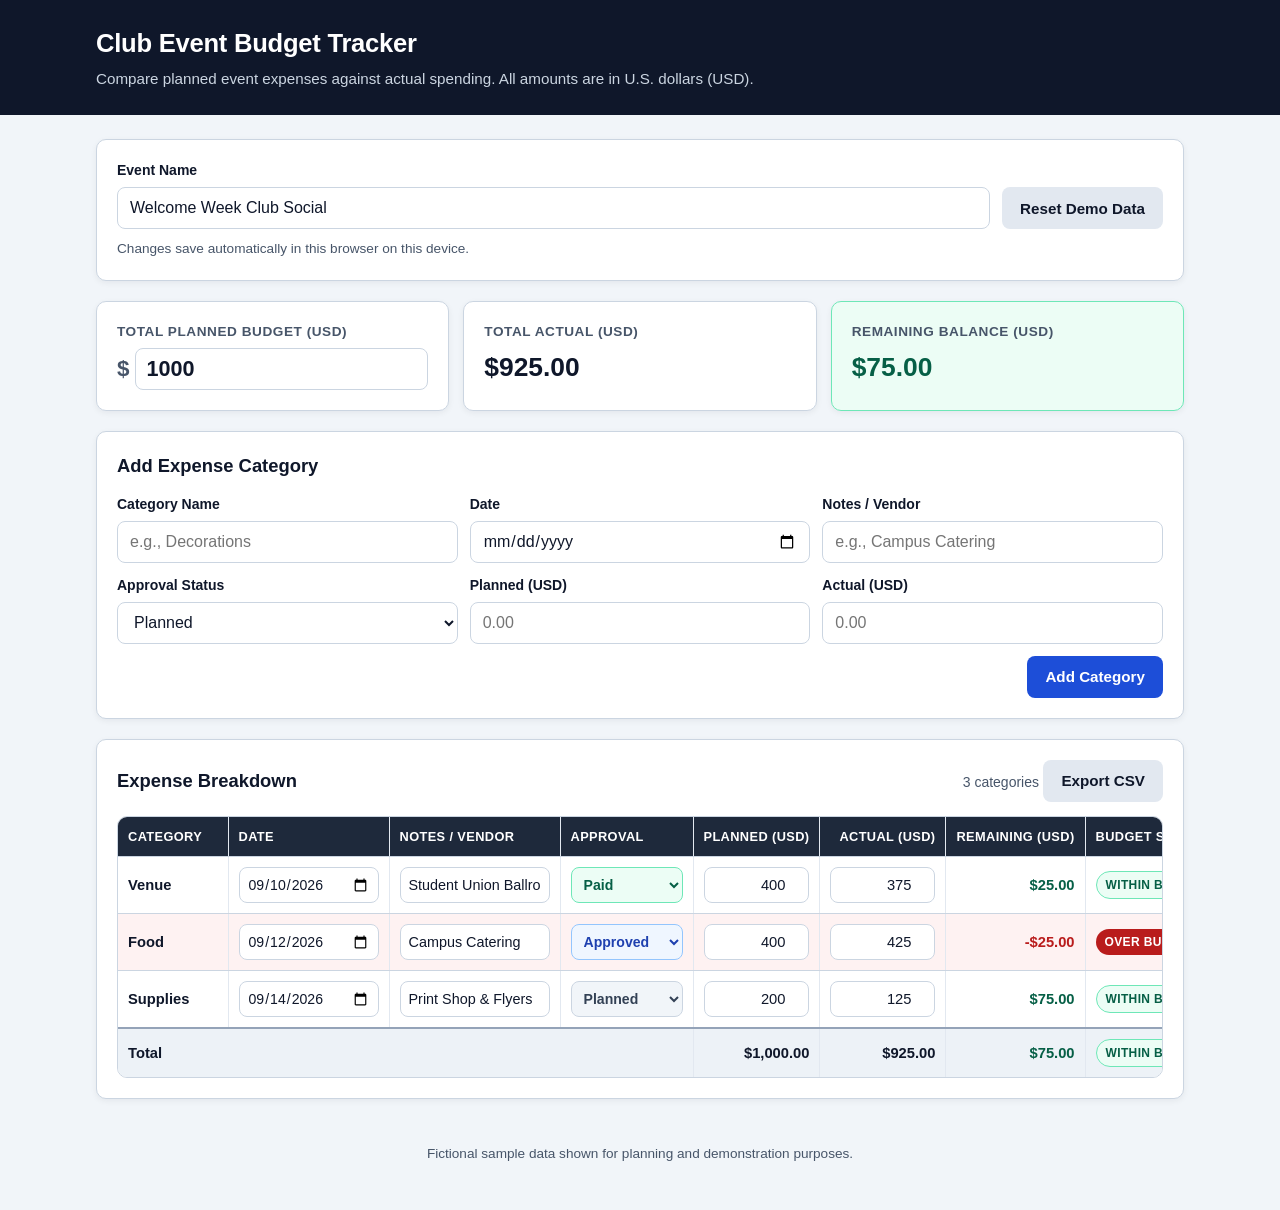
==== index.html @ efb197ce "Improve budget tracker: index.html" ====
<!DOCTYPE html>
<html lang="en">
<head>
  <meta charset="UTF-8" />
  <meta name="viewport" content="width=device-width, initial-scale=1.0" />
  <title>Club Event Budget Tracker</title>
  <link rel="stylesheet" href="style.css" />
</head>
<body>
  <header class="site-header">
    <div class="container">
      <h1>Club Event Budget Tracker</h1>
      <p class="subtitle">Compare planned event expenses against actual spending. All amounts are in U.S. dollars (USD).</p>
    </div>
  </header>

  <main class="container">
    <!-- Event Name & Demo Reset -->
    <section class="card event-card" aria-labelledby="event-heading">
      <div class="event-header-row">
        <div class="field-group">
          <label id="event-heading" for="event-name-input">Event Name</label>
          <input
            type="text"
            id="event-name-input"
            placeholder="e.g., Welcome Week Club Social"
            autocomplete="off"
          />
        </div>
        <button type="button" id="reset-demo-btn" class="btn btn-secondary">
          Reset Demo Data
        </button>
      </div>
      <p class="storage-note">
        Changes save automatically in this browser on this device.
      </p>
    </section>

    <!-- Budget Overview & Over-Budget Alert -->
    <section class="summary-section" aria-label="Budget Summary">
      <div id="event-alert-banner" class="alert-banner hidden" role="alert">
        <strong>Over Budget Alert:</strong> Total actual spending exceeds the planned event budget by
        <span id="event-over-amount">$0.00</span>.
      </div>

      <div class="summary-grid">
        <article class="card summary-card">
          <label for="total-planned-input" class="summary-label">Total Planned Budget (USD)</label>
          <div class="budget-input-wrap">
            <span class="currency-prefix" aria-hidden="true">$</span>
            <input
              type="number"
              id="total-planned-input"
              class="summary-input"
              min="0"
              step="0.01"
              placeholder="0.00"
              aria-label="Total planned event budget in U.S. dollars (USD)"
            />
          </div>
        </article>

        <article class="card summary-card">
          <span class="summary-label">Total Actual (USD)</span>
          <strong id="total-actual" class="summary-value">$0.00</strong>
        </article>

        <article id="remaining-card" class="card summary-card">
          <span class="summary-label">Remaining Balance (USD)</span>
          <strong id="total-remaining" class="summary-value">$0.00</strong>
        </article>
      </div>

      <p id="budget-allocation-notice" class="info-banner hidden" role="status" aria-live="polite"></p>
      <p id="budget-error-msg" class="error-message hidden" role="alert"></p>
    </section>

    <!-- Add New Expense Category Form -->
    <section class="card" aria-labelledby="add-category-heading">
      <h2 id="add-category-heading">Add Expense Category</h2>
      <form id="add-category-form" class="add-form" novalidate>
        <div class="field-group">
          <label for="new-category-name">Category Name</label>
          <input
            type="text"
            id="new-category-name"
            placeholder="e.g., Decorations"
            autocomplete="off"
            required
          />
        </div>

        <div class="field-group">
          <label for="new-expense-date">Date</label>
          <input
            type="date"
            id="new-expense-date"
          />
        </div>

        <div class="field-group">
          <label for="new-expense-notes">Notes / Vendor</label>
          <input
            type="text"
            id="new-expense-notes"
            placeholder="e.g., Campus Catering"
            autocomplete="off"
          />
        </div>

        <div class="field-group">
          <label for="new-approval-status">Approval Status</label>
          <select id="new-approval-status">
            <option value="Planned">Planned</option>
            <option value="Approved">Approved</option>
            <option value="Paid">Paid</option>
          </select>
        </div>

        <div class="field-group">
          <label for="new-planned-amount">Planned (USD)</label>
          <input
            type="number"
            id="new-planned-amount"
            min="0"
            step="0.01"
            placeholder="0.00"
            required
          />
        </div>

        <div class="field-group">
          <label for="new-actual-amount">Actual (USD)</label>
          <input
            type="number"
            id="new-actual-amount"
            min="0"
            step="0.01"
            placeholder="0.00"
            required
          />
        </div>

        <div class="form-actions">
          <button type="submit" class="btn btn-primary">Add Category</button>
        </div>
      </form>
      <p id="form-error-msg" class="error-message hidden" role="alert"></p>
    </section>

    <!-- Expense Categories Breakdown (Spreadsheet Layout) -->
    <section class="card" aria-labelledby="categories-heading">
      <div class="section-header">
        <h2 id="categories-heading">Expense Breakdown</h2>
        <div class="section-actions">
          <span id="category-count" class="muted-text">0 categories</span>
          <button type="button" id="export-csv-btn" class="btn btn-secondary">Export CSV</button>
        </div>
      </div>

      <p id="table-error-msg" class="error-message hidden" role="alert"></p>

      <div class="table-wrapper">
        <table class="budget-table" aria-describedby="categories-heading">
          <thead>
            <tr>
              <th scope="col">Category</th>
              <th scope="col">Date</th>
              <th scope="col">Notes / Vendor</th>
              <th scope="col">Approval</th>
              <th scope="col" class="num-col">Planned (USD)</th>
              <th scope="col" class="num-col">Actual (USD)</th>
              <th scope="col" class="num-col">Remaining (USD)</th>
              <th scope="col">Budget Status</th>
              <th scope="col" class="action-col">Action</th>
            </tr>
          </thead>
          <tbody id="categories-tbody">
            <!-- Category rows are rendered here by script.js -->
          </tbody>
          <tfoot>
            <tr class="totals-row">
              <th scope="row" colspan="4">Total</th>
              <td id="table-total-planned" class="num-col">$0.00</td>
              <td id="table-total-actual" class="num-col">$0.00</td>
              <td id="table-total-remaining" class="num-col">$0.00</td>
              <td id="table-total-status">—</td>
              <td></td>
            </tr>
          </tfoot>
        </table>
      </div>
    </section>
  </main>

  <footer class="site-footer container">
    <p>Fictional sample data shown for planning and demonstration purposes.</p>
  </footer>

  <script src="script.js"></script>
</body>
</html>
---- style.css ----
:root {
  --bg-page: #f1f5f9;
  --bg-card: #ffffff;
  --text-main: #0f172a;
  --text-muted: #475569;
  --border-color: #cbd5e1;
  --primary: #1d4ed8;
  --primary-hover: #1e40af;
  --secondary-bg: #e2e8f0;
  --secondary-hover: #cbd5e1;
  --good-bg: #ecfdf5;
  --good-border: #6ee7b7;
  --good-text: #065f46;
  --info-bg: #eff6ff;
  --info-border: #93c5fd;
  --info-text: #1e40af;
  --neutral-bg: #f1f5f9;
  --neutral-border: #cbd5e1;
  --neutral-text: #334155;
  --danger-bg: #fef2f2;
  --danger-border: #fca5a5;
  --danger-text: #b91c1c;
  --radius: 10px;
  --shadow: 0 2px 6px rgba(15, 23, 42, 0.06);
}

* {
  box-sizing: border-box;
}

body {
  margin: 0;
  font-family: -apple-system, BlinkMacSystemFont, "Segoe UI", Roboto, Helvetica, Arial, sans-serif;
  background-color: var(--bg-page);
  color: var(--text-main);
  line-height: 1.5;
}

.container {
  width: 100%;
  max-width: 1120px;
  margin: 0 auto;
  padding: 0 16px;
}

.hidden {
  display: none !important;
}

/* Header */
.site-header {
  background-color: #0f172a;
  color: #ffffff;
  padding: 24px 0;
  margin-bottom: 24px;
}

.site-header h1 {
  margin: 0 0 6px;
  font-size: 1.6rem;
  letter-spacing: -0.01em;
}

.subtitle {
  margin: 0;
  color: #cbd5e1;
  font-size: 0.95rem;
}

/* Cards & Sections */
.card {
  background-color: var(--bg-card);
  border: 1px solid var(--border-color);
  border-radius: var(--radius);
  padding: 20px;
  margin-bottom: 20px;
  box-shadow: var(--shadow);
}

.card h2 {
  margin: 0 0 14px;
  font-size: 1.15rem;
  color: var(--text-main);
}

/* Event Name & Reset Row */
.event-header-row {
  display: flex;
  flex-direction: column;
  gap: 12px;
}

.storage-note {
  margin: 10px 0 0;
  font-size: 0.85rem;
  color: var(--text-muted);
}

/* Form Elements & Buttons */
.field-group {
  display: flex;
  flex-direction: column;
  gap: 6px;
  flex: 1;
}

label {
  font-size: 0.875rem;
  font-weight: 600;
  color: var(--text-main);
}

input[type="text"],
input[type="number"],
input[type="date"],
select {
  width: 100%;
  min-height: 42px;
  padding: 8px 12px;
  border: 1px solid var(--border-color);
  border-radius: 8px;
  font-size: 1rem;
  font-family: inherit;
  color: var(--text-main);
  background-color: #ffffff;
  transition: border-color 0.15s ease, box-shadow 0.15s ease;
}

input[type="text"]:focus,
input[type="number"]:focus,
input[type="date"]:focus,
select:focus {
  outline: none;
  border-color: var(--primary);
  box-shadow: 0 0 0 3px rgba(29, 78, 216, 0.15);
}

input.input-invalid {
  border-color: var(--danger-text);
  background-color: var(--danger-bg);
}

.btn {
  display: inline-flex;
  align-items: center;
  justify-content: center;
  min-height: 42px;
  padding: 10px 18px;
  border: none;
  border-radius: 8px;
  font-size: 0.95rem;
  font-weight: 600;
  cursor: pointer;
  white-space: nowrap;
  transition: background-color 0.15s ease;
}

.btn-primary {
  background-color: var(--primary);
  color: #ffffff;
}

.btn-primary:hover {
  background-color: var(--primary-hover);
}

.btn-secondary {
  background-color: var(--secondary-bg);
  color: var(--text-main);
}

.btn-secondary:hover {
  background-color: var(--secondary-hover);
}

.btn-danger {
  background-color: var(--danger-bg);
  color: var(--danger-text);
  border: 1px solid var(--danger-border);
  min-height: 36px;
  padding: 6px 12px;
  font-size: 0.85rem;
}

.btn-danger:hover {
  background-color: #fee2e2;
}

/* Summary Cards & Alert Banner */
.summary-section {
  margin-bottom: 20px;
}

.alert-banner {
  background-color: var(--danger-bg);
  color: var(--danger-text);
  border: 1px solid var(--danger-border);
  border-left: 5px solid var(--danger-text);
  border-radius: var(--radius);
  padding: 14px 16px;
  margin-bottom: 14px;
  font-size: 0.95rem;
}

.summary-grid {
  display: grid;
  grid-template-columns: 1fr;
  gap: 14px;
}

.summary-card {
  margin-bottom: 0;
  display: flex;
  flex-direction: column;
  gap: 6px;
}

.summary-label {
  font-size: 0.85rem;
  font-weight: 600;
  text-transform: uppercase;
  letter-spacing: 0.04em;
  color: var(--text-muted);
}

.summary-value {
  font-size: 1.65rem;
  font-weight: 700;
  color: var(--text-main);
}

.budget-input-wrap {
  display: flex;
  align-items: center;
  gap: 6px;
}

.currency-prefix {
  font-size: 1.4rem;
  font-weight: 700;
  color: var(--text-muted);
}

.summary-input {
  font-size: 1.35rem !important;
  font-weight: 700;
  padding: 6px 10px !important;
  min-height: 44px;
}

.summary-card.status-good {
  background-color: var(--good-bg);
  border-color: var(--good-border);
}

.summary-card.status-good .summary-value {
  color: var(--good-text);
}

.summary-card.status-over {
  background-color: var(--danger-bg);
  border-color: var(--danger-border);
}

.summary-card.status-over .summary-value {
  color: var(--danger-text);
}

/* Add Category Form */
.add-form {
  display: grid;
  grid-template-columns: 1fr;
  gap: 12px;
}

.form-actions {
  display: flex;
  align-items: flex-end;
}

.form-actions .btn {
  width: 100%;
}

.error-message {
  margin: 12px 0 0;
  padding: 10px 12px;
  border-radius: 8px;
  background-color: var(--danger-bg);
  border: 1px solid var(--danger-border);
  color: var(--danger-text);
  font-size: 0.9rem;
  font-weight: 500;
}

/* Section Header */
.section-header {
  display: flex;
  justify-content: space-between;
  align-items: center;
  margin-bottom: 14px;
}

.section-header h2 {
  margin: 0;
}

.muted-text {
  color: var(--text-muted);
  font-size: 0.875rem;
}

/* Spreadsheet-Style Budget Table */
.table-wrapper {
  width: 100%;
  overflow-x: auto;
  border: 1px solid var(--border-color);
  border-radius: var(--radius);
}

.budget-table {
  width: 100%;
  border-collapse: collapse;
  background-color: #ffffff;
  font-size: 0.92rem;
}

.budget-table th,
.budget-table td {
  padding: 10px 10px;
  border-bottom: 1px solid var(--border-color);
  border-right: 1px solid #e2e8f0;
  text-align: left;
  vertical-align: middle;
}

.budget-table th:last-child,
.budget-table td:last-child {
  border-right: none;
}

.budget-table thead th {
  background-color: #1e293b;
  color: #ffffff;
  font-weight: 600;
  font-size: 0.8rem;
  text-transform: uppercase;
  letter-spacing: 0.03em;
  white-space: nowrap;
}

.budget-table .num-col {
  text-align: right;
  white-space: nowrap;
}

.budget-table .action-col {
  text-align: center;
  width: 92px;
}

.budget-table tbody tr:nth-child(even) {
  background-color: #f8fafc;
}

.budget-table tbody tr.over-budget {
  background-color: var(--danger-bg);
}

.budget-table tbody input[type="number"] {
  width: 105px;
  min-height: 36px;
  padding: 6px 8px;
  text-align: right;
  font-size: 0.92rem;
}

.budget-table tbody input[type="date"] {
  width: 140px;
  min-height: 36px;
  padding: 6px 8px;
  font-size: 0.88rem;
}

.budget-table tbody input[type="text"] {
  min-width: 150px;
  min-height: 36px;
  padding: 6px 8px;
  font-size: 0.9rem;
}

.budget-table tbody select {
  min-width: 112px;
  min-height: 36px;
  padding: 6px 8px;
  font-size: 0.88rem;
  font-weight: 600;
}

.approval-select.approval-planned {
  background-color: var(--neutral-bg);
  color: var(--neutral-text);
  border-color: var(--neutral-border);
}

.approval-select.approval-approved {
  background-color: var(--info-bg);
  color: var(--info-text);
  border-color: var(--info-border);
}

.approval-select.approval-paid {
  background-color: var(--good-bg);
  color: var(--good-text);
  border-color: var(--good-border);
}

.category-name-cell {
  font-weight: 600;
  min-width: 110px;
}

.status-badge {
  display: inline-block;
  font-size: 0.75rem;
  font-weight: 700;
  padding: 4px 9px;
  border-radius: 999px;
  text-transform: uppercase;
  letter-spacing: 0.03em;
  white-space: nowrap;
}

.status-badge.ok {
  background-color: var(--good-bg);
  color: var(--good-text);
  border: 1px solid var(--good-border);
}

.status-badge.neutral {
  background-color: var(--neutral-bg);
  color: var(--neutral-text);
  border: 1px solid var(--neutral-border);
}

.status-badge.over {
  background-color: var(--danger-text);
  color: #ffffff;
}

.remaining-amount {
  font-weight: 700;
}

.remaining-amount.positive {
  color: var(--good-text);
}

.remaining-amount.neutral {
  color: var(--text-muted);
}

.remaining-amount.negative {
  color: var(--danger-text);
}

.budget-table tfoot .totals-row {
  background-color: #edf2f7;
  font-weight: 700;
  border-top: 2px solid #94a3b8;
}

.budget-table tfoot td,
.budget-table tfoot th {
  border-bottom: none;
}

.empty-cell {
  text-align: center !important;
  color: var(--text-muted);
  padding: 28px 16px !important;
  background-color: #f8fafc;
}

.empty-state-title {
  display: block;
  font-weight: 600;
  color: var(--text-main);
  margin-bottom: 4px;
}

.site-footer {
  text-align: center;
  color: var(--text-muted);
  font-size: 0.85rem;
  padding: 12px 16px 32px;
}

/* Tablet and Desktop Layout */
@media (min-width: 720px) {
  .event-header-row {
    flex-direction: row;
    align-items: flex-end;
  }

  .summary-grid {
    grid-template-columns: repeat(3, 1fr);
  }

  .add-form {
    grid-template-columns: repeat(3, 1fr);
    align-items: end;
  }

  .form-actions {
    grid-column: span 3;
    justify-content: flex-end;
  }

  .form-actions .btn {
    width: auto;
  }
}
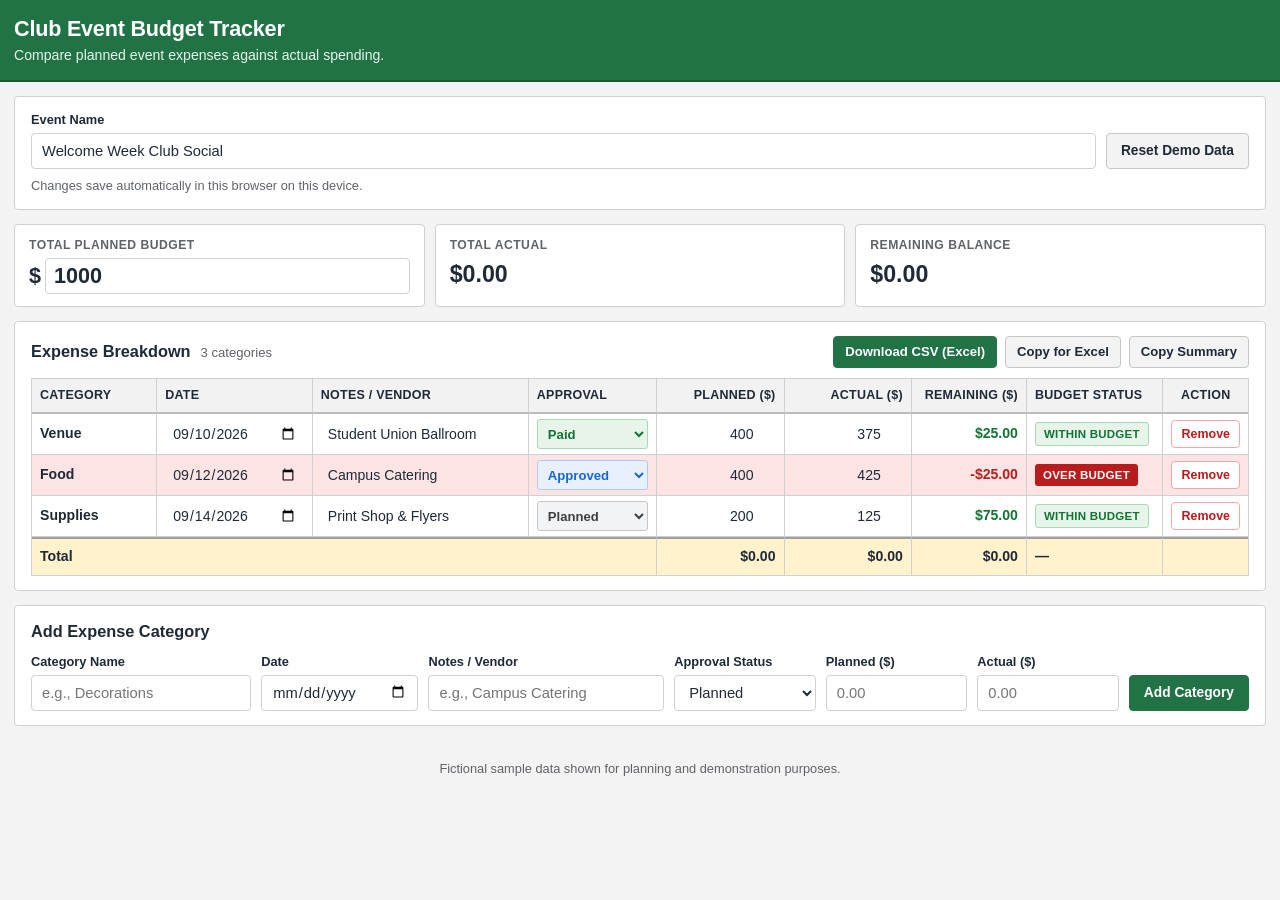
==== commit 3431ccd4: "Redesign budget tracker with Excel-inspired spreadsheet layout" ====
--- a/index.html
+++ b/index.html
@@ -8,9 +8,11 @@
 </head>
 <body>
   <header class="site-header">
-    <div class="container">
-      <h1>Club Event Budget Tracker</h1>
-      <p class="subtitle">Compare planned event expenses against actual spending. All amounts are in U.S. dollars (USD).</p>
+    <div class="container header-inner">
+      <div>
+        <h1>Club Event Budget Tracker</h1>
+        <p class="subtitle">Compare planned event expenses against actual spending.</p>
+      </div>
     </div>
   </header>
 
@@ -45,7 +47,7 @@
 
       <div class="summary-grid">
         <article class="card summary-card">
-          <label for="total-planned-input" class="summary-label">Total Planned Budget (USD)</label>
+          <label for="total-planned-input" class="summary-label">Total Planned Budget</label>
           <div class="budget-input-wrap">
             <span class="currency-prefix" aria-hidden="true">$</span>
             <input
@@ -55,109 +57,47 @@
               min="0"
               step="0.01"
               placeholder="0.00"
-              aria-label="Total planned event budget in U.S. dollars (USD)"
+              aria-label="Total planned event budget in dollars"
             />
           </div>
         </article>
 
         <article class="card summary-card">
-          <span class="summary-label">Total Actual (USD)</span>
+          <span class="summary-label">Total Actual</span>
           <strong id="total-actual" class="summary-value">$0.00</strong>
         </article>
 
         <article id="remaining-card" class="card summary-card">
-          <span class="summary-label">Remaining Balance (USD)</span>
+          <span class="summary-label">Remaining Balance</span>
           <strong id="total-remaining" class="summary-value">$0.00</strong>
         </article>
       </div>
 
-      <p id="budget-allocation-notice" class="info-banner hidden" role="status" aria-live="polite"></p>
       <p id="budget-error-msg" class="error-message hidden" role="alert"></p>
     </section>
 
-    <!-- Add New Expense Category Form -->
-    <section class="card" aria-labelledby="add-category-heading">
-      <h2 id="add-category-heading">Add Expense Category</h2>
-      <form id="add-category-form" class="add-form" novalidate>
-        <div class="field-group">
-          <label for="new-category-name">Category Name</label>
-          <input
-            type="text"
-            id="new-category-name"
-            placeholder="e.g., Decorations"
-            autocomplete="off"
-            required
-          />
-        </div>
-
-        <div class="field-group">
-          <label for="new-expense-date">Date</label>
-          <input
-            type="date"
-            id="new-expense-date"
-          />
-        </div>
-
-        <div class="field-group">
-          <label for="new-expense-notes">Notes / Vendor</label>
-          <input
-            type="text"
-            id="new-expense-notes"
-            placeholder="e.g., Campus Catering"
-            autocomplete="off"
-          />
-        </div>
-
-        <div class="field-group">
-          <label for="new-approval-status">Approval Status</label>
-          <select id="new-approval-status">
-            <option value="Planned">Planned</option>
-            <option value="Approved">Approved</option>
-            <option value="Paid">Paid</option>
-          </select>
-        </div>
-
-        <div class="field-group">
-          <label for="new-planned-amount">Planned (USD)</label>
-          <input
-            type="number"
-            id="new-planned-amount"
-            min="0"
-            step="0.01"
-            placeholder="0.00"
-            required
-          />
-        </div>
-
-        <div class="field-group">
-          <label for="new-actual-amount">Actual (USD)</label>
-          <input
-            type="number"
-            id="new-actual-amount"
-            min="0"
-            step="0.01"
-            placeholder="0.00"
-            required
-          />
-        </div>
-
-        <div class="form-actions">
-          <button type="submit" class="btn btn-primary">Add Category</button>
-        </div>
-      </form>
-      <p id="form-error-msg" class="error-message hidden" role="alert"></p>
-    </section>
-
-    <!-- Expense Categories Breakdown (Spreadsheet Layout) -->
-    <section class="card" aria-labelledby="categories-heading">
+    <!-- Expense Categories Breakdown (Main Excel-Style Spreadsheet) -->
+    <section class="card table-card" aria-labelledby="categories-heading">
       <div class="section-header">
-        <h2 id="categories-heading">Expense Breakdown</h2>
-        <div class="section-actions">
+        <div class="section-title-group">
+          <h2 id="categories-heading">Expense Breakdown</h2>
           <span id="category-count" class="muted-text">0 categories</span>
-          <button type="button" id="export-csv-btn" class="btn btn-secondary">Export CSV</button>
-        </div>
-      </div>
-
+        </div>
+
+        <div class="table-toolbar" aria-label="Export and sharing tools">
+          <button type="button" id="export-csv-btn" class="btn btn-primary btn-compact">
+            Download CSV (Excel)
+          </button>
+          <button type="button" id="copy-excel-btn" class="btn btn-secondary btn-compact">
+            Copy for Excel
+          </button>
+          <button type="button" id="copy-summary-btn" class="btn btn-secondary btn-compact">
+            Copy Summary
+          </button>
+        </div>
+      </div>
+
+      <p id="export-status-msg" class="status-message hidden" role="status" aria-live="polite"></p>
       <p id="table-error-msg" class="error-message hidden" role="alert"></p>
 
       <div class="table-wrapper">
@@ -168,9 +108,9 @@
               <th scope="col">Date</th>
               <th scope="col">Notes / Vendor</th>
               <th scope="col">Approval</th>
-              <th scope="col" class="num-col">Planned (USD)</th>
-              <th scope="col" class="num-col">Actual (USD)</th>
-              <th scope="col" class="num-col">Remaining (USD)</th>
+              <th scope="col" class="num-col">Planned ($)</th>
+              <th scope="col" class="num-col">Actual ($)</th>
+              <th scope="col" class="num-col">Remaining ($)</th>
               <th scope="col">Budget Status</th>
               <th scope="col" class="action-col">Action</th>
             </tr>
@@ -191,6 +131,79 @@
         </table>
       </div>
     </section>
+
+    <!-- Add New Expense Category Form -->
+    <section class="card" aria-labelledby="add-category-heading">
+      <h2 id="add-category-heading">Add Expense Category</h2>
+      <form id="add-category-form" class="add-form" novalidate>
+        <div class="field-group">
+          <label for="new-category-name">Category Name</label>
+          <input
+            type="text"
+            id="new-category-name"
+            placeholder="e.g., Decorations"
+            autocomplete="off"
+            required
+          />
+        </div>
+
+        <div class="field-group">
+          <label for="new-expense-date">Date</label>
+          <input
+            type="date"
+            id="new-expense-date"
+          />
+        </div>
+
+        <div class="field-group">
+          <label for="new-expense-notes">Notes / Vendor</label>
+          <input
+            type="text"
+            id="new-expense-notes"
+            placeholder="e.g., Campus Catering"
+            autocomplete="off"
+          />
+        </div>
+
+        <div class="field-group">
+          <label for="new-approval-status">Approval Status</label>
+          <select id="new-approval-status">
+            <option value="Planned">Planned</option>
+            <option value="Approved">Approved</option>
+            <option value="Paid">Paid</option>
+          </select>
+        </div>
+
+        <div class="field-group">
+          <label for="new-planned-amount">Planned ($)</label>
+          <input
+            type="number"
+            id="new-planned-amount"
+            min="0"
+            step="0.01"
+            placeholder="0.00"
+            required
+          />
+        </div>
+
+        <div class="field-group">
+          <label for="new-actual-amount">Actual ($)</label>
+          <input
+            type="number"
+            id="new-actual-amount"
+            min="0"
+            step="0.01"
+            placeholder="0.00"
+            required
+          />
+        </div>
+
+        <div class="form-actions">
+          <button type="submit" class="btn btn-primary">Add Category</button>
+        </div>
+      </form>
+      <p id="form-error-msg" class="error-message hidden" role="alert"></p>
+    </section>
   </main>
 
   <footer class="site-footer container">
--- a/style.css
+++ b/style.css
@@ -1,30 +1,56 @@
+/* ==========================================================================
+   EXCEL-INSPIRED SPREADSHEET THEME
+   ========================================================================== */
+
 :root {
-  --bg-page: #f1f5f9;
+  --bg-page: #f3f3f3;
   --bg-card: #ffffff;
-  --text-main: #0f172a;
-  --text-muted: #475569;
-  --border-color: #cbd5e1;
-  --primary: #1d4ed8;
-  --primary-hover: #1e40af;
-  --secondary-bg: #e2e8f0;
-  --secondary-hover: #cbd5e1;
-  --good-bg: #ecfdf5;
-  --good-border: #6ee7b7;
-  --good-text: #065f46;
-  --info-bg: #eff6ff;
-  --info-border: #93c5fd;
-  --info-text: #1e40af;
-  --neutral-bg: #f1f5f9;
-  --neutral-border: #cbd5e1;
-  --neutral-text: #334155;
-  --danger-bg: #fef2f2;
-  --danger-border: #fca5a5;
+  --text-main: #1f2937;
+  --text-muted: #5f6368;
+  --border-color: #d0d0d0;
+  --grid-line: #d0d0d0;
+
+  /* Excel Green Palette */
+  --primary: #217346;
+  --primary-hover: #185c37;
+  --secondary-bg: #f3f3f3;
+  --secondary-hover: #e4e4e4;
+  --secondary-border: #c6c6c6;
+
+  /* Table Accents */
+  --table-header-bg: #f2f2f2;
+  --table-stripe-bg: #fafafa;
+  --table-total-bg: #fff2cc;
+  --table-total-border: #9e9e9e;
+
+  /* Status Colors */
+  --good-bg: #e6f4ea;
+  --good-border: #a8dab5;
+  --good-text: #137333;
+  --neutral-bg: #f1f3f4;
+  --neutral-border: #d0d0d0;
+  --neutral-text: #3c4043;
+  --danger-bg: #fce4e4;
+  --danger-border: #f1a7a7;
   --danger-text: #b91c1c;
-  --radius: 10px;
-  --shadow: 0 2px 6px rgba(15, 23, 42, 0.06);
-}
-
-* {
+
+  /* Approval Pill Colors */
+  --approval-planned-bg: #f1f3f4;
+  --approval-planned-border: #c6c6c6;
+  --approval-planned-text: #3c4043;
+  --approval-approved-bg: #e8f0fe;
+  --approval-approved-border: #aecbfa;
+  --approval-approved-text: #1967d2;
+  --approval-paid-bg: #e6f4ea;
+  --approval-paid-border: #a8dab5;
+  --approval-paid-text: #137333;
+
+  --radius: 4px;
+}
+
+*,
+*::before,
+*::after {
   box-sizing: border-box;
 }
 
@@ -33,14 +59,14 @@
   font-family: -apple-system, BlinkMacSystemFont, "Segoe UI", Roboto, Helvetica, Arial, sans-serif;
   background-color: var(--bg-page);
   color: var(--text-main);
-  line-height: 1.5;
+  line-height: 1.4;
 }
 
 .container {
   width: 100%;
-  max-width: 1120px;
+  max-width: 1280px;
   margin: 0 auto;
-  padding: 0 16px;
+  padding: 0 14px;
 }
 
 .hidden {
@@ -49,37 +75,39 @@
 
 /* Header */
 .site-header {
-  background-color: #0f172a;
+  background-color: var(--primary);
   color: #ffffff;
-  padding: 24px 0;
-  margin-bottom: 24px;
+  padding: 14px 0;
+  margin-bottom: 14px;
+  border-bottom: 2px solid var(--primary-hover);
 }
 
 .site-header h1 {
-  margin: 0 0 6px;
-  font-size: 1.6rem;
+  margin: 0 0 2px;
+  font-size: 1.35rem;
+  font-weight: 700;
   letter-spacing: -0.01em;
 }
 
 .subtitle {
   margin: 0;
-  color: #cbd5e1;
-  font-size: 0.95rem;
-}
-
-/* Cards & Sections */
+  color: #e6f4ea;
+  font-size: 0.88rem;
+}
+
+/* Compact, Flat Cards */
 .card {
   background-color: var(--bg-card);
   border: 1px solid var(--border-color);
   border-radius: var(--radius);
-  padding: 20px;
-  margin-bottom: 20px;
-  box-shadow: var(--shadow);
+  padding: 14px 16px;
+  margin-bottom: 14px;
 }
 
 .card h2 {
-  margin: 0 0 14px;
-  font-size: 1.15rem;
+  margin: 0 0 10px;
+  font-size: 1.02rem;
+  font-weight: 700;
   color: var(--text-main);
 }
 
@@ -87,12 +115,12 @@
 .event-header-row {
   display: flex;
   flex-direction: column;
-  gap: 12px;
+  gap: 10px;
 }
 
 .storage-note {
-  margin: 10px 0 0;
-  font-size: 0.85rem;
+  margin: 8px 0 0;
+  font-size: 0.8rem;
   color: var(--text-muted);
 }
 
@@ -100,12 +128,12 @@
 .field-group {
   display: flex;
   flex-direction: column;
-  gap: 6px;
+  gap: 4px;
   flex: 1;
 }
 
 label {
-  font-size: 0.875rem;
+  font-size: 0.8rem;
   font-weight: 600;
   color: var(--text-main);
 }
@@ -115,15 +143,15 @@
 input[type="date"],
 select {
   width: 100%;
-  min-height: 42px;
-  padding: 8px 12px;
+  min-height: 36px;
+  padding: 6px 10px;
   border: 1px solid var(--border-color);
-  border-radius: 8px;
-  font-size: 1rem;
+  border-radius: var(--radius);
+  font-size: 0.92rem;
   font-family: inherit;
   color: var(--text-main);
   background-color: #ffffff;
-  transition: border-color 0.15s ease, box-shadow 0.15s ease;
+  transition: border-color 0.12s ease, box-shadow 0.12s ease;
 }
 
 input[type="text"]:focus,
@@ -132,7 +160,7 @@
 select:focus {
   outline: none;
   border-color: var(--primary);
-  box-shadow: 0 0 0 3px rgba(29, 78, 216, 0.15);
+  box-shadow: 0 0 0 2px rgba(33, 115, 70, 0.18);
 }
 
 input.input-invalid {
@@ -144,29 +172,39 @@
   display: inline-flex;
   align-items: center;
   justify-content: center;
-  min-height: 42px;
-  padding: 10px 18px;
-  border: none;
-  border-radius: 8px;
-  font-size: 0.95rem;
+  min-height: 36px;
+  padding: 7px 14px;
+  border: 1px solid transparent;
+  border-radius: var(--radius);
+  font-size: 0.86rem;
   font-weight: 600;
+  font-family: inherit;
   cursor: pointer;
   white-space: nowrap;
-  transition: background-color 0.15s ease;
+  transition: background-color 0.12s ease, border-color 0.12s ease;
+}
+
+.btn-compact {
+  min-height: 32px;
+  padding: 5px 11px;
+  font-size: 0.82rem;
 }
 
 .btn-primary {
   background-color: var(--primary);
   color: #ffffff;
+  border-color: var(--primary);
 }
 
 .btn-primary:hover {
   background-color: var(--primary-hover);
+  border-color: var(--primary-hover);
 }
 
 .btn-secondary {
   background-color: var(--secondary-bg);
   color: var(--text-main);
+  border-color: var(--secondary-border);
 }
 
 .btn-secondary:hover {
@@ -174,78 +212,81 @@
 }
 
 .btn-danger {
-  background-color: var(--danger-bg);
+  background-color: #ffffff;
   color: var(--danger-text);
   border: 1px solid var(--danger-border);
-  min-height: 36px;
-  padding: 6px 12px;
-  font-size: 0.85rem;
+  min-height: 28px;
+  padding: 3px 9px;
+  font-size: 0.78rem;
 }
 
 .btn-danger:hover {
-  background-color: #fee2e2;
+  background-color: var(--danger-bg);
 }
 
 /* Summary Cards & Alert Banner */
 .summary-section {
-  margin-bottom: 20px;
+  margin-bottom: 14px;
 }
 
 .alert-banner {
   background-color: var(--danger-bg);
   color: var(--danger-text);
   border: 1px solid var(--danger-border);
-  border-left: 5px solid var(--danger-text);
+  border-left: 4px solid var(--danger-text);
   border-radius: var(--radius);
-  padding: 14px 16px;
-  margin-bottom: 14px;
-  font-size: 0.95rem;
+  padding: 10px 14px;
+  margin-bottom: 10px;
+  font-size: 0.9rem;
 }
 
 .summary-grid {
   display: grid;
   grid-template-columns: 1fr;
-  gap: 14px;
+  gap: 10px;
 }
 
 .summary-card {
   margin-bottom: 0;
+  padding: 12px 14px;
   display: flex;
   flex-direction: column;
-  gap: 6px;
+  gap: 4px;
 }
 
 .summary-label {
-  font-size: 0.85rem;
-  font-weight: 600;
+  font-size: 0.76rem;
+  font-weight: 700;
   text-transform: uppercase;
   letter-spacing: 0.04em;
   color: var(--text-muted);
 }
 
 .summary-value {
-  font-size: 1.65rem;
-  font-weight: 700;
-  color: var(--text-main);
+  font-size: 1.45rem;
+  font-weight: 700;
+  color: var(--text-main);
+  font-variant-numeric: tabular-nums;
 }
 
 .budget-input-wrap {
   display: flex;
   align-items: center;
-  gap: 6px;
+  gap: 4px;
 }
 
 .currency-prefix {
-  font-size: 1.4rem;
-  font-weight: 700;
-  color: var(--text-muted);
+  font-size: 1.35rem;
+  font-weight: 700;
+  color: var(--text-main);
 }
 
 .summary-input {
   font-size: 1.35rem !important;
   font-weight: 700;
-  padding: 6px 10px !important;
-  min-height: 44px;
+  min-height: 36px !important;
+  padding: 3px 8px !important;
+  font-variant-numeric: tabular-nums;
 }
 
 .summary-card.status-good {
@@ -264,13 +305,303 @@
 
 .summary-card.status-over .summary-value {
   color: var(--danger-text);
+}
+
+/* Status & Error Banners */
+.status-message {
+  margin: 0 0 10px;
+  padding: 8px 12px;
+  border-radius: var(--radius);
+  background-color: var(--good-bg);
+  border: 1px solid var(--good-border);
+  color: var(--good-text);
+  font-size: 0.85rem;
+  font-weight: 500;
+}
+
+.status-message.is-error {
+  background-color: var(--danger-bg);
+  border-color: var(--danger-border);
+  color: var(--danger-text);
+}
+
+.error-message {
+  margin: 8px 0 0;
+  padding: 8px 12px;
+  border-radius: var(--radius);
+  background-color: var(--danger-bg);
+  border: 1px solid var(--danger-border);
+  color: var(--danger-text);
+  font-size: 0.85rem;
+  font-weight: 500;
+}
+
+.table-card .error-message {
+  margin: 0 0 10px;
+}
+
+/* Section Header & Export Toolbar */
+.section-header {
+  display: flex;
+  flex-direction: column;
+  gap: 10px;
+  margin-bottom: 10px;
+}
+
+.section-title-group {
+  display: flex;
+  align-items: baseline;
+  gap: 10px;
+}
+
+.section-header h2 {
+  margin: 0;
+}
+
+.muted-text {
+  color: var(--text-muted);
+  font-size: 0.82rem;
+}
+
+.table-toolbar {
+  display: flex;
+  flex-wrap: wrap;
+  gap: 8px;
+}
+
+/* Excel-Style Spreadsheet Table */
+.table-wrapper {
+  width: 100%;
+  max-height: 520px;
+  overflow: auto;
+  border: 1px solid var(--grid-line);
+  border-radius: 0;
+  background-color: #ffffff;
+}
+
+.budget-table {
+  width: 100%;
+  border-collapse: separate;
+  border-spacing: 0;
+  background-color: #ffffff;
+  font-size: 0.88rem;
+  font-variant-numeric: tabular-nums;
+}
+
+.budget-table th,
+.budget-table td {
+  padding: 5px 8px;
+  border-right: 1px solid var(--grid-line);
+  border-bottom: 1px solid var(--grid-line);
+  text-align: left;
+  vertical-align: middle;
+}
+
+.budget-table th:last-child,
+.budget-table td:last-child {
+  border-right: none;
+}
+
+/* Frozen Excel Header Row */
+.budget-table thead th {
+  position: sticky;
+  top: 0;
+  z-index: 2;
+  background-color: var(--table-header-bg);
+  color: #1f2937;
+  font-weight: 700;
+  font-size: 0.78rem;
+  text-transform: uppercase;
+  letter-spacing: 0.02em;
+  white-space: nowrap;
+  border-bottom: 2px solid #bdbdbd;
+  padding: 8px;
+}
+
+.budget-table .num-col {
+  text-align: right;
+  white-space: nowrap;
+}
+
+.budget-table .action-col {
+  text-align: center;
+  width: 84px;
+}
+
+/* Alternating Row Colors & Over-Budget Highlight */
+.budget-table tbody tr {
+  background-color: #ffffff;
+}
+
+.budget-table tbody tr:nth-child(even) {
+  background-color: var(--table-stripe-bg);
+}
+
+.budget-table tbody tr:hover {
+  background-color: #f0f7f3;
+}
+
+.budget-table tbody tr.over-budget {
+  background-color: var(--danger-bg);
+}
+
+.budget-table tbody tr.over-budget:hover {
+  background-color: #fad4d4;
+}
+
+/* Spreadsheet-Style Editable Inputs inside Cells */
+.budget-table tbody input[type="number"],
+.budget-table tbody input[type="text"],
+.budget-table tbody input[type="date"] {
+  min-height: 30px;
+  padding: 3px 6px;
+  font-size: 0.88rem;
+  border: 1px solid transparent;
+  border-radius: 0;
+  background-color: transparent;
+}
+
+.budget-table tbody input[type="number"]:hover,
+.budget-table tbody input[type="text"]:hover,
+.budget-table tbody input[type="date"]:hover {
+  border-color: #bdbdbd;
+  background-color: #ffffff;
+}
+
+.budget-table tbody input[type="number"]:focus,
+.budget-table tbody input[type="text"]:focus,
+.budget-table tbody input[type="date"]:focus {
+  border-color: var(--primary);
+  background-color: #ffffff;
+  box-shadow: inset 0 0 0 1px var(--primary);
+}
+
+.budget-table tbody input[type="number"] {
+  width: 105px;
+  text-align: right;
+}
+
+.budget-table tbody input[type="text"] {
+  min-width: 155px;
+}
+
+.budget-table tbody input[type="date"] {
+  min-width: 132px;
+}
+
+.budget-table tbody input.input-invalid {
+  border-color: var(--danger-text);
+  background-color: #ffffff;
+}
+
+.category-name-cell {
+  font-weight: 600;
+  min-width: 120px;
+}
+
+/* Approval Status Dropdown */
+.approval-select {
+  min-height: 30px;
+  min-width: 106px;
+  padding: 3px 6px;
+  font-size: 0.82rem;
+  font-weight: 600;
+  border-radius: 3px;
+  cursor: pointer;
+}
+
+.approval-select.approval-planned {
+  background-color: var(--approval-planned-bg);
+  border-color: var(--approval-planned-border);
+  color: var(--approval-planned-text);
+}
+
+.approval-select.approval-approved {
+  background-color: var(--approval-approved-bg);
+  border-color: var(--approval-approved-border);
+  color: var(--approval-approved-text);
+}
+
+.approval-select.approval-paid {
+  background-color: var(--approval-paid-bg);
+  border-color: var(--approval-paid-border);
+  color: var(--approval-paid-text);
+}
+
+/* Budget Status Badges */
+.status-badge {
+  display: inline-block;
+  font-size: 0.72rem;
+  font-weight: 700;
+  padding: 3px 8px;
+  border-radius: 3px;
+  text-transform: uppercase;
+  letter-spacing: 0.02em;
+  white-space: nowrap;
+}
+
+.status-badge.ok {
+  background-color: var(--good-bg);
+  color: var(--good-text);
+  border: 1px solid var(--good-border);
+}
+
+.status-badge.neutral {
+  background-color: var(--neutral-bg);
+  color: var(--neutral-text);
+  border: 1px solid var(--neutral-border);
+}
+
+.status-badge.over {
+  background-color: var(--danger-text);
+  color: #ffffff;
+}
+
+.remaining-amount {
+  font-weight: 700;
+}
+
+.remaining-amount.positive {
+  color: var(--good-text);
+}
+
+.remaining-amount.neutral {
+  color: var(--text-muted);
+}
+
+.remaining-amount.negative {
+  color: var(--danger-text);
+}
+
+/* Excel-Style Total Row */
+.budget-table tfoot .totals-row th,
+.budget-table tfoot .totals-row td {
+  background-color: var(--table-total-bg);
+  font-weight: 700;
+  border-top: 2px solid var(--table-total-border);
+  border-bottom: none;
+  padding: 8px;
+}
+
+.empty-cell {
+  text-align: center !important;
+  color: var(--text-muted);
+  padding: 24px 16px !important;
+  background-color: #fafafa;
+}
+
+.empty-state-title {
+  display: block;
+  font-weight: 600;
+  color: var(--text-main);
+  margin-bottom: 4px;
 }
 
 /* Add Category Form */
 .add-form {
   display: grid;
   grid-template-columns: 1fr;
-  gap: 12px;
+  gap: 10px;
 }
 
 .form-actions {
@@ -280,220 +611,13 @@
 
 .form-actions .btn {
   width: 100%;
-}
-
-.error-message {
-  margin: 12px 0 0;
-  padding: 10px 12px;
-  border-radius: 8px;
-  background-color: var(--danger-bg);
-  border: 1px solid var(--danger-border);
-  color: var(--danger-text);
-  font-size: 0.9rem;
-  font-weight: 500;
-}
-
-/* Section Header */
-.section-header {
-  display: flex;
-  justify-content: space-between;
-  align-items: center;
-  margin-bottom: 14px;
-}
-
-.section-header h2 {
-  margin: 0;
-}
-
-.muted-text {
-  color: var(--text-muted);
-  font-size: 0.875rem;
-}
-
-/* Spreadsheet-Style Budget Table */
-.table-wrapper {
-  width: 100%;
-  overflow-x: auto;
-  border: 1px solid var(--border-color);
-  border-radius: var(--radius);
-}
-
-.budget-table {
-  width: 100%;
-  border-collapse: collapse;
-  background-color: #ffffff;
-  font-size: 0.92rem;
-}
-
-.budget-table th,
-.budget-table td {
-  padding: 10px 10px;
-  border-bottom: 1px solid var(--border-color);
-  border-right: 1px solid #e2e8f0;
-  text-align: left;
-  vertical-align: middle;
-}
-
-.budget-table th:last-child,
-.budget-table td:last-child {
-  border-right: none;
-}
-
-.budget-table thead th {
-  background-color: #1e293b;
-  color: #ffffff;
-  font-weight: 600;
-  font-size: 0.8rem;
-  text-transform: uppercase;
-  letter-spacing: 0.03em;
-  white-space: nowrap;
-}
-
-.budget-table .num-col {
-  text-align: right;
-  white-space: nowrap;
-}
-
-.budget-table .action-col {
-  text-align: center;
-  width: 92px;
-}
-
-.budget-table tbody tr:nth-child(even) {
-  background-color: #f8fafc;
-}
-
-.budget-table tbody tr.over-budget {
-  background-color: var(--danger-bg);
-}
-
-.budget-table tbody input[type="number"] {
-  width: 105px;
-  min-height: 36px;
-  padding: 6px 8px;
-  text-align: right;
-  font-size: 0.92rem;
-}
-
-.budget-table tbody input[type="date"] {
-  width: 140px;
-  min-height: 36px;
-  padding: 6px 8px;
-  font-size: 0.88rem;
-}
-
-.budget-table tbody input[type="text"] {
-  min-width: 150px;
-  min-height: 36px;
-  padding: 6px 8px;
-  font-size: 0.9rem;
-}
-
-.budget-table tbody select {
-  min-width: 112px;
-  min-height: 36px;
-  padding: 6px 8px;
-  font-size: 0.88rem;
-  font-weight: 600;
-}
-
-.approval-select.approval-planned {
-  background-color: var(--neutral-bg);
-  color: var(--neutral-text);
-  border-color: var(--neutral-border);
-}
-
-.approval-select.approval-approved {
-  background-color: var(--info-bg);
-  color: var(--info-text);
-  border-color: var(--info-border);
-}
-
-.approval-select.approval-paid {
-  background-color: var(--good-bg);
-  color: var(--good-text);
-  border-color: var(--good-border);
-}
-
-.category-name-cell {
-  font-weight: 600;
-  min-width: 110px;
-}
-
-.status-badge {
-  display: inline-block;
-  font-size: 0.75rem;
-  font-weight: 700;
-  padding: 4px 9px;
-  border-radius: 999px;
-  text-transform: uppercase;
-  letter-spacing: 0.03em;
-  white-space: nowrap;
-}
-
-.status-badge.ok {
-  background-color: var(--good-bg);
-  color: var(--good-text);
-  border: 1px solid var(--good-border);
-}
-
-.status-badge.neutral {
-  background-color: var(--neutral-bg);
-  color: var(--neutral-text);
-  border: 1px solid var(--neutral-border);
-}
-
-.status-badge.over {
-  background-color: var(--danger-text);
-  color: #ffffff;
-}
-
-.remaining-amount {
-  font-weight: 700;
-}
-
-.remaining-amount.positive {
-  color: var(--good-text);
-}
-
-.remaining-amount.neutral {
-  color: var(--text-muted);
-}
-
-.remaining-amount.negative {
-  color: var(--danger-text);
-}
-
-.budget-table tfoot .totals-row {
-  background-color: #edf2f7;
-  font-weight: 700;
-  border-top: 2px solid #94a3b8;
-}
-
-.budget-table tfoot td,
-.budget-table tfoot th {
-  border-bottom: none;
-}
-
-.empty-cell {
-  text-align: center !important;
-  color: var(--text-muted);
-  padding: 28px 16px !important;
-  background-color: #f8fafc;
-}
-
-.empty-state-title {
-  display: block;
-  font-weight: 600;
-  color: var(--text-main);
-  margin-bottom: 4px;
 }
 
 .site-footer {
   text-align: center;
   color: var(--text-muted);
-  font-size: 0.85rem;
-  padding: 12px 16px 32px;
+  font-size: 0.8rem;
+  padding: 8px 14px 24px;
 }
 
 /* Tablet and Desktop Layout */
@@ -507,17 +631,33 @@
     grid-template-columns: repeat(3, 1fr);
   }
 
+  .section-header {
+    flex-direction: row;
+    justify-content: space-between;
+    align-items: center;
+  }
+
   .add-form {
     grid-template-columns: repeat(3, 1fr);
-    align-items: end;
   }
 
   .form-actions {
-    grid-column: span 3;
+    grid-column: 1 / -1;
     justify-content: flex-end;
   }
 
   .form-actions .btn {
     width: auto;
   }
+}
+
+@media (min-width: 1024px) {
+  .add-form {
+    grid-template-columns: 1.4fr 1fr 1.5fr 0.9fr 0.9fr 0.9fr auto;
+    align-items: end;
+  }
+
+  .form-actions {
+    grid-column: auto;
+  }
 }
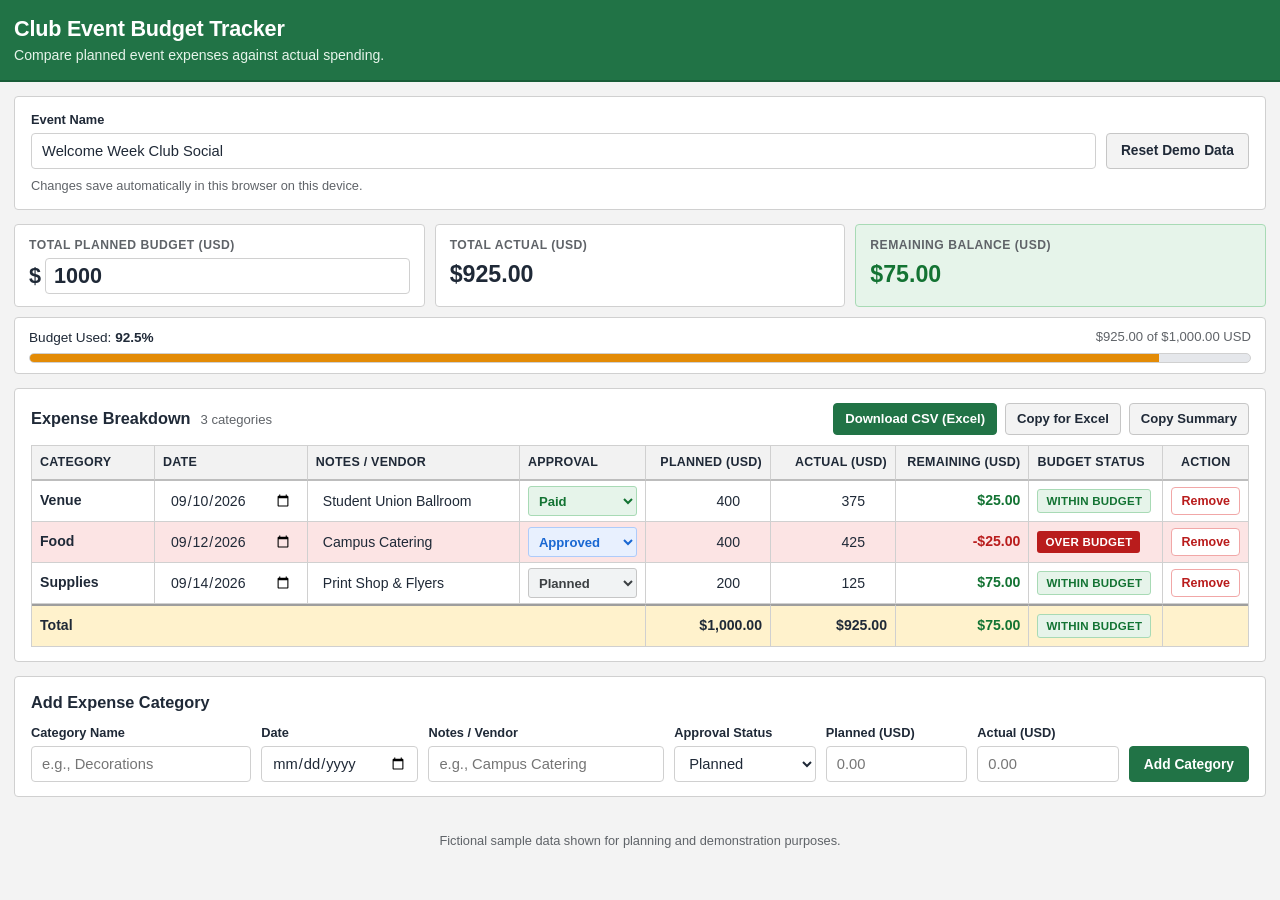
==== commit d7bd8ce0: "Fix budget tracker form and spreadsheet issues" ====
--- a/index.html
+++ b/index.html
@@ -47,7 +47,7 @@
 
       <div class="summary-grid">
         <article class="card summary-card">
-          <label for="total-planned-input" class="summary-label">Total Planned Budget</label>
+          <label for="total-planned-input" class="summary-label">Total Planned Budget (USD)</label>
           <div class="budget-input-wrap">
             <span class="currency-prefix" aria-hidden="true">$</span>
             <input
@@ -57,20 +57,47 @@
               min="0"
               step="0.01"
               placeholder="0.00"
-              aria-label="Total planned event budget in dollars"
+              aria-label="Total planned event budget in US dollars"
             />
           </div>
         </article>
 
         <article class="card summary-card">
-          <span class="summary-label">Total Actual</span>
+          <span class="summary-label">Total Actual (USD)</span>
           <strong id="total-actual" class="summary-value">$0.00</strong>
         </article>
 
         <article id="remaining-card" class="card summary-card">
-          <span class="summary-label">Remaining Balance</span>
+          <span class="summary-label">Remaining Balance (USD)</span>
           <strong id="total-remaining" class="summary-value">$0.00</strong>
         </article>
+      </div>
+
+      <!-- Visual Budget Usage Progress Bar -->
+      <div class="card progress-card">
+        <div class="progress-header">
+          <span class="progress-title">Budget Used: <strong id="budget-progress-percent">0%</strong></span>
+          <span id="budget-progress-detail" class="muted-text">$0.00 of $0.00 USD</span>
+        </div>
+        <div
+          id="budget-progress-track"
+          class="progress-track"
+          role="progressbar"
+          aria-label="Percentage of total planned budget used"
+          aria-valuemin="0"
+          aria-valuemax="100"
+          aria-valuenow="0"
+        >
+          <div id="budget-progress-fill" class="progress-fill tone-good"></div>
+        </div>
+      </div>
+
+      <!-- Notice when Total Planned Budget differs from Category Plans -->
+      <div id="budget-mismatch-banner" class="mismatch-banner hidden" role="status" aria-live="polite">
+        <span id="budget-mismatch-text"></span>
+        <button type="button" id="sync-budget-btn" class="btn btn-secondary btn-compact">
+          Sync to Category Sum
+        </button>
       </div>
 
       <p id="budget-error-msg" class="error-message hidden" role="alert"></p>
@@ -108,9 +135,9 @@
               <th scope="col">Date</th>
               <th scope="col">Notes / Vendor</th>
               <th scope="col">Approval</th>
-              <th scope="col" class="num-col">Planned ($)</th>
-              <th scope="col" class="num-col">Actual ($)</th>
-              <th scope="col" class="num-col">Remaining ($)</th>
+              <th scope="col" class="num-col">Planned (USD)</th>
+              <th scope="col" class="num-col">Actual (USD)</th>
+              <th scope="col" class="num-col">Remaining (USD)</th>
               <th scope="col">Budget Status</th>
               <th scope="col" class="action-col">Action</th>
             </tr>
@@ -149,10 +176,7 @@
 
         <div class="field-group">
           <label for="new-expense-date">Date</label>
-          <input
-            type="date"
-            id="new-expense-date"
-          />
+          <input type="date" id="new-expense-date" />
         </div>
 
         <div class="field-group">
@@ -175,7 +199,7 @@
         </div>
 
         <div class="field-group">
-          <label for="new-planned-amount">Planned ($)</label>
+          <label for="new-planned-amount">Planned (USD)</label>
           <input
             type="number"
             id="new-planned-amount"
@@ -187,7 +211,7 @@
         </div>
 
         <div class="field-group">
-          <label for="new-actual-amount">Actual ($)</label>
+          <label for="new-actual-amount">Actual (USD)</label>
           <input
             type="number"
             id="new-actual-amount"
--- a/style.css
+++ b/style.css
@@ -46,6 +46,10 @@
   --approval-paid-text: #137333;
 
   --radius: 4px;
+  --warning-bg: #fef7e0;
+  --warning-border: #f6c343;
+  --warning-text: #9a5b00;
+  --warning-bar: #e38b06;
 }
 
 *,
@@ -660,4 +664,75 @@
   .form-actions {
     grid-column: auto;
   }
-}+}
+
+/* Budget progress and category-plan mismatch */
+.header-inner {
+  display: flex;
+  align-items: center;
+  justify-content: space-between;
+  gap: 12px;
+}
+
+.progress-card {
+  margin-top: 10px;
+  margin-bottom: 0;
+  padding: 10px 14px;
+}
+
+.progress-header {
+  display: flex;
+  flex-wrap: wrap;
+  justify-content: space-between;
+  align-items: center;
+  gap: 6px;
+  margin-bottom: 6px;
+  font-size: 0.85rem;
+}
+
+.progress-title {
+  color: var(--text-main);
+}
+
+.progress-track {
+  width: 100%;
+  height: 10px;
+  background-color: #e5e7eb;
+  border: 1px solid var(--border-color);
+  border-radius: 999px;
+  overflow: hidden;
+}
+
+.progress-fill {
+  height: 100%;
+  width: 0%;
+  transition: width 0.2s ease, background-color 0.2s ease;
+}
+
+.progress-fill.tone-good {
+  background-color: var(--primary);
+}
+
+.progress-fill.tone-warning {
+  background-color: var(--warning-bar);
+}
+
+.progress-fill.tone-danger {
+  background-color: var(--danger-text);
+}
+
+.mismatch-banner {
+  display: flex;
+  flex-wrap: wrap;
+  justify-content: space-between;
+  align-items: center;
+  gap: 10px;
+  margin-top: 10px;
+  padding: 8px 12px;
+  border-radius: var(--radius);
+  background-color: var(--warning-bg);
+  border: 1px solid var(--warning-border);
+  border-left: 4px solid var(--warning-bar);
+  color: var(--warning-text);
+  font-size: 0.84rem;
+}
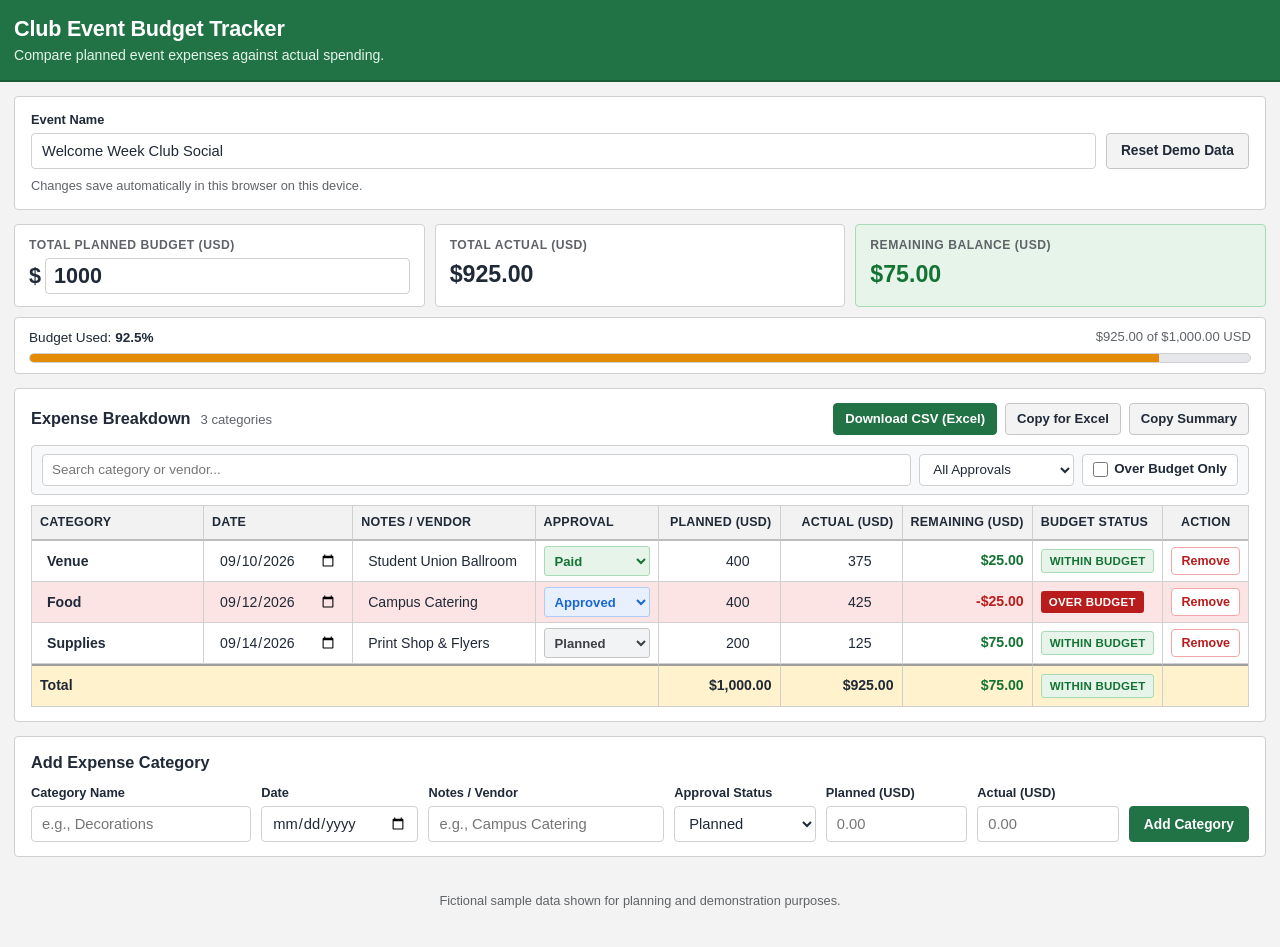
==== commit 54773323: "Update budget tracker interface and functionality" ====
--- a/index.html
+++ b/index.html
@@ -122,6 +122,41 @@
             Copy Summary
           </button>
         </div>
+      </div>
+
+      <!-- Search & Filter Bar -->
+      <div class="filter-bar" role="region" aria-label="Filter expense categories">
+        <div class="filter-search-wrap">
+          <input
+            type="search"
+            id="filter-search-input"
+            placeholder="Search category or vendor..."
+            aria-label="Search by category name or vendor notes"
+            autocomplete="off"
+          />
+        </div>
+
+        <div class="filter-select-wrap">
+          <select id="filter-approval-select" aria-label="Filter by approval status">
+            <option value="ALL">All Approvals</option>
+            <option value="Planned">Planned</option>
+            <option value="Approved">Approved</option>
+            <option value="Paid">Paid</option>
+          </select>
+        </div>
+
+        <label class="filter-checkbox-label" for="filter-over-checkbox">
+          <input type="checkbox" id="filter-over-checkbox" />
+          <span>Over Budget Only</span>
+        </label>
+
+        <button
+          type="button"
+          id="clear-filters-btn"
+          class="btn btn-secondary btn-compact hidden"
+        >
+          Clear Filters
+        </button>
       </div>
 
       <p id="export-status-msg" class="status-message hidden" role="status" aria-live="polite"></p>
@@ -147,7 +182,7 @@
           </tbody>
           <tfoot>
             <tr class="totals-row">
-              <th scope="row" colspan="4">Total</th>
+              <th id="table-total-label" scope="row" colspan="4">Total</th>
               <td id="table-total-planned" class="num-col">$0.00</td>
               <td id="table-total-actual" class="num-col">$0.00</td>
               <td id="table-total-remaining" class="num-col">$0.00</td>
--- a/style.css
+++ b/style.css
@@ -143,6 +143,7 @@
 }
 
 input[type="text"],
+input[type="search"],
 input[type="number"],
 input[type="date"],
 select {
@@ -159,6 +160,7 @@
 }
 
 input[type="text"]:focus,
+input[type="search"]:focus,
 input[type="number"]:focus,
 input[type="date"]:focus,
 select:focus {
@@ -371,6 +373,58 @@
   display: flex;
   flex-wrap: wrap;
   gap: 8px;
+}
+
+/* Search & Filter Bar */
+.filter-bar {
+  display: flex;
+  flex-wrap: wrap;
+  align-items: center;
+  gap: 8px;
+  padding: 8px 10px;
+  margin-bottom: 10px;
+  background-color: #f8f9fa;
+  border: 1px solid var(--border-color);
+  border-radius: var(--radius);
+}
+
+.filter-search-wrap {
+  flex: 1 1 200px;
+}
+
+.filter-select-wrap {
+  flex: 0 1 155px;
+}
+
+.filter-bar input[type="search"],
+.filter-bar select {
+  min-height: 32px;
+  padding: 4px 9px;
+  font-size: 0.84rem;
+}
+
+.filter-checkbox-label {
+  display: inline-flex;
+  align-items: center;
+  gap: 6px;
+  min-height: 32px;
+  padding: 4px 10px;
+  background-color: #ffffff;
+  border: 1px solid var(--border-color);
+  border-radius: var(--radius);
+  font-size: 0.83rem;
+  font-weight: 600;
+  color: var(--text-main);
+  cursor: pointer;
+  user-select: none;
+}
+
+.filter-checkbox-label input[type="checkbox"] {
+  width: 15px;
+  height: 15px;
+  margin: 0;
+  accent-color: var(--primary);
+  cursor: pointer;
 }
 
 /* Excel-Style Spreadsheet Table */
@@ -489,6 +543,11 @@
   min-width: 155px;
 }
 
+.budget-table tbody input.category-name-input {
+  font-weight: 600;
+  min-width: 135px;
+}
+
 .budget-table tbody input[type="date"] {
   min-width: 132px;
 }
@@ -496,11 +555,6 @@
 .budget-table tbody input.input-invalid {
   border-color: var(--danger-text);
   background-color: #ffffff;
-}
-
-.category-name-cell {
-  font-weight: 600;
-  min-width: 120px;
 }
 
 /* Approval Status Dropdown */
@@ -735,4 +789,4 @@
   border-left: 4px solid var(--warning-bar);
   color: var(--warning-text);
   font-size: 0.84rem;
-}
+}
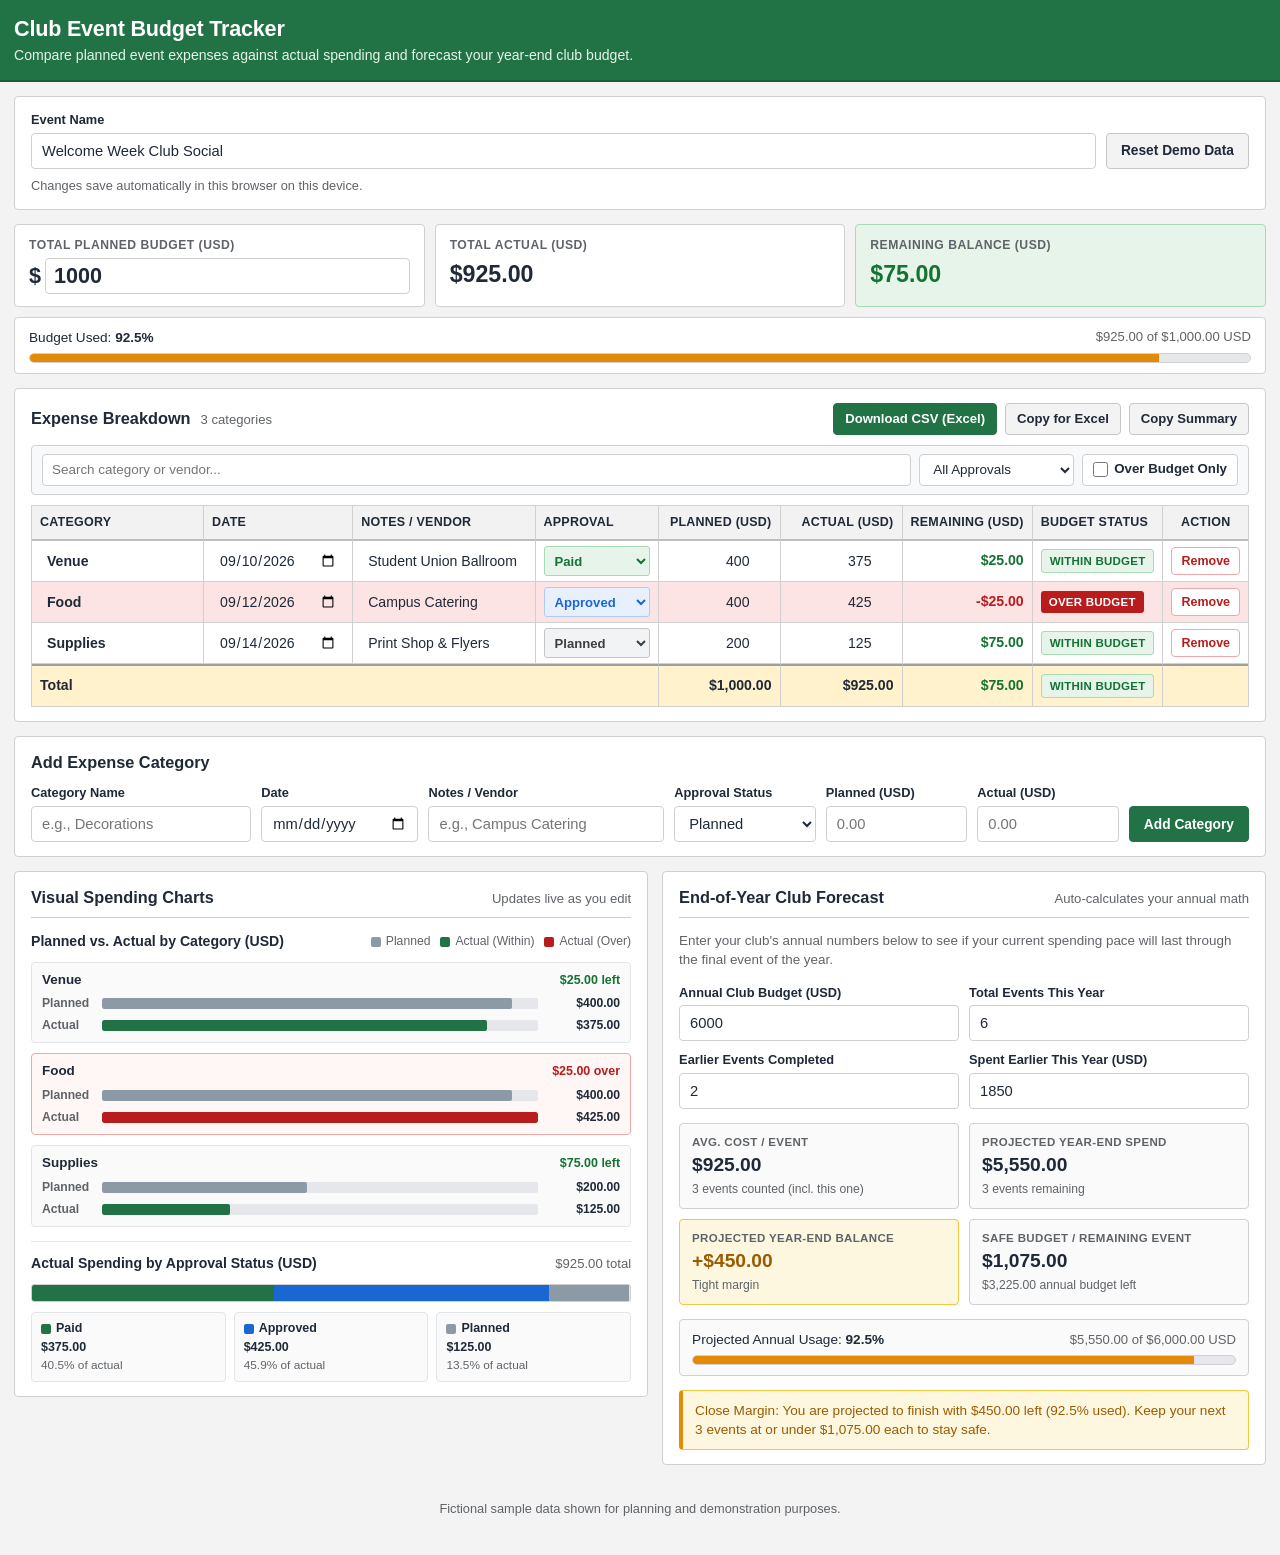
==== commit 5207ca5a: "Expand budget tracker insights and forecast tools" ====
--- a/index.html
+++ b/index.html
@@ -11,7 +11,7 @@
     <div class="container header-inner">
       <div>
         <h1>Club Event Budget Tracker</h1>
-        <p class="subtitle">Compare planned event expenses against actual spending.</p>
+        <p class="subtitle">Compare planned event expenses against actual spending and forecast your year-end club budget.</p>
       </div>
     </div>
   </header>
@@ -263,6 +263,157 @@
       </form>
       <p id="form-error-msg" class="error-message hidden" role="alert"></p>
     </section>
+
+    <!-- Visual Charts & End-of-Year Forecast Dashboard -->
+    <section class="insights-grid" aria-label="Budget Charts and Annual Forecast">
+      <!-- Visual Charts Card -->
+      <article class="card insights-card" aria-labelledby="charts-heading">
+        <div class="insights-header">
+          <h2 id="charts-heading">Visual Spending Charts</h2>
+          <span class="muted-text">Updates live as you edit</span>
+        </div>
+
+        <div class="chart-block">
+          <div class="chart-block-header">
+            <h3>Planned vs. Actual by Category (USD)</h3>
+            <div class="chart-legend" aria-label="Chart legend">
+              <span class="legend-item"><span class="legend-swatch swatch-planned"></span>Planned</span>
+              <span class="legend-item"><span class="legend-swatch swatch-actual"></span>Actual (Within)</span>
+              <span class="legend-item"><span class="legend-swatch swatch-over"></span>Actual (Over)</span>
+            </div>
+          </div>
+          <div id="category-chart" class="category-chart" aria-live="polite">
+            <!-- Category comparison bars are rendered here by script.js -->
+          </div>
+        </div>
+
+        <div class="chart-block approval-chart-block">
+          <div class="chart-block-header">
+            <h3>Actual Spending by Approval Status (USD)</h3>
+            <span id="approval-chart-total" class="muted-text">$0.00 total</span>
+          </div>
+          <div
+            id="approval-stacked-bar"
+            class="approval-stacked-bar"
+            role="img"
+            aria-label="Breakdown of actual spending by approval status"
+          >
+            <!-- Stacked approval segments are rendered here by script.js -->
+          </div>
+          <div id="approval-legend" class="approval-legend">
+            <!-- Approval breakdown items are rendered here by script.js -->
+          </div>
+        </div>
+      </article>
+
+      <!-- End-of-Year Club Budget Forecast Card -->
+      <article class="card insights-card" aria-labelledby="forecast-heading">
+        <div class="insights-header">
+          <h2 id="forecast-heading">End-of-Year Club Forecast</h2>
+          <span class="muted-text">Auto-calculates your annual math</span>
+        </div>
+
+        <p class="forecast-intro">
+          Enter your club's annual numbers below to see if your current spending pace will last through the final event of the year.
+        </p>
+
+        <div class="forecast-inputs">
+          <div class="field-group">
+            <label for="forecast-annual-budget">Annual Club Budget (USD)</label>
+            <input
+              type="number"
+              id="forecast-annual-budget"
+              min="0"
+              step="0.01"
+              placeholder="6000.00"
+            />
+          </div>
+
+          <div class="field-group">
+            <label for="forecast-total-events">Total Events This Year</label>
+            <input
+              type="number"
+              id="forecast-total-events"
+              min="1"
+              step="1"
+              placeholder="6"
+            />
+          </div>
+
+          <div class="field-group">
+            <label for="forecast-prior-events">Earlier Events Completed</label>
+            <input
+              type="number"
+              id="forecast-prior-events"
+              min="0"
+              step="1"
+              placeholder="2"
+            />
+          </div>
+
+          <div class="field-group">
+            <label for="forecast-prior-spent">Spent Earlier This Year (USD)</label>
+            <input
+              type="number"
+              id="forecast-prior-spent"
+              min="0"
+              step="0.01"
+              placeholder="1850.00"
+            />
+          </div>
+        </div>
+
+        <p id="forecast-error-msg" class="error-message hidden" role="alert"></p>
+
+        <div class="forecast-metrics">
+          <div class="forecast-metric-box">
+            <span class="forecast-metric-label">Avg. Cost / Event</span>
+            <strong id="forecast-avg-event" class="forecast-metric-value">$0.00</strong>
+            <span id="forecast-events-counted" class="forecast-metric-sub">0 events counted</span>
+          </div>
+
+          <div class="forecast-metric-box">
+            <span class="forecast-metric-label">Projected Year-End Spend</span>
+            <strong id="forecast-projected-spend" class="forecast-metric-value">$0.00</strong>
+            <span id="forecast-remaining-events" class="forecast-metric-sub">0 events left</span>
+          </div>
+
+          <div id="forecast-balance-box" class="forecast-metric-box">
+            <span class="forecast-metric-label">Projected Year-End Balance</span>
+            <strong id="forecast-projected-balance" class="forecast-metric-value">$0.00</strong>
+            <span id="forecast-balance-status" class="forecast-metric-sub">On track</span>
+          </div>
+
+          <div class="forecast-metric-box">
+            <span class="forecast-metric-label">Safe Budget / Remaining Event</span>
+            <strong id="forecast-safe-per-event" class="forecast-metric-value">$0.00</strong>
+            <span id="forecast-cash-left" class="forecast-metric-sub">$0.00 annual cash left</span>
+          </div>
+        </div>
+
+        <div class="forecast-bar-wrap">
+          <div class="progress-header">
+            <span class="progress-title">Projected Annual Usage: <strong id="forecast-usage-percent">0%</strong></span>
+            <span id="forecast-usage-detail" class="muted-text">$0.00 of $0.00 USD</span>
+          </div>
+          <div
+            id="forecast-progress-track"
+            class="progress-track"
+            role="progressbar"
+            aria-label="Projected percentage of annual club budget used"
+            aria-valuemin="0"
+            aria-valuemax="100"
+            aria-valuenow="0"
+          >
+            <div id="forecast-progress-fill" class="progress-fill tone-good"></div>
+          </div>
+        </div>
+
+        <div id="forecast-advice" class="forecast-advice tone-good" role="status" aria-live="polite">
+          Enter your annual budget and event count to see a year-end recommendation.
+        </div>
+      </article>
+    </section>
   </main>
 
   <footer class="site-footer container">
--- a/style.css
+++ b/style.css
@@ -45,6 +45,10 @@
   --approval-paid-border: #a8dab5;
   --approval-paid-text: #137333;
 
+  /* Chart Colors */
+  --chart-planned: #8c99a6;
+  --chart-approved: #1967d2;
+
   --radius: 4px;
   --warning-bg: #fef7e0;
   --warning-border: #f6c343;
@@ -671,55 +675,6 @@
   width: 100%;
 }
 
-.site-footer {
-  text-align: center;
-  color: var(--text-muted);
-  font-size: 0.8rem;
-  padding: 8px 14px 24px;
-}
-
-/* Tablet and Desktop Layout */
-@media (min-width: 720px) {
-  .event-header-row {
-    flex-direction: row;
-    align-items: flex-end;
-  }
-
-  .summary-grid {
-    grid-template-columns: repeat(3, 1fr);
-  }
-
-  .section-header {
-    flex-direction: row;
-    justify-content: space-between;
-    align-items: center;
-  }
-
-  .add-form {
-    grid-template-columns: repeat(3, 1fr);
-  }
-
-  .form-actions {
-    grid-column: 1 / -1;
-    justify-content: flex-end;
-  }
-
-  .form-actions .btn {
-    width: auto;
-  }
-}
-
-@media (min-width: 1024px) {
-  .add-form {
-    grid-template-columns: 1.4fr 1fr 1.5fr 0.9fr 0.9fr 0.9fr auto;
-    align-items: end;
-  }
-
-  .form-actions {
-    grid-column: auto;
-  }
-}
-
 /* Budget progress and category-plan mismatch */
 .header-inner {
   display: flex;
@@ -789,4 +744,443 @@
   border-left: 4px solid var(--warning-bar);
   color: var(--warning-text);
   font-size: 0.84rem;
+}
+
+/* ==========================================================================
+   VISUAL CHARTS & END-OF-YEAR FORECAST DASHBOARD
+   ========================================================================== */
+
+.insights-grid {
+  display: grid;
+  grid-template-columns: 1fr;
+  gap: 14px;
+  margin-bottom: 14px;
+}
+
+.insights-card {
+  margin-bottom: 0;
+  display: flex;
+  flex-direction: column;
+  gap: 14px;
+}
+
+.insights-header {
+  display: flex;
+  flex-wrap: wrap;
+  justify-content: space-between;
+  align-items: baseline;
+  gap: 6px;
+  padding-bottom: 8px;
+  border-bottom: 1px solid var(--border-color);
+}
+
+.insights-header h2 {
+  margin: 0;
+}
+
+.chart-block h3 {
+  margin: 0;
+  font-size: 0.88rem;
+  font-weight: 700;
+  color: var(--text-main);
+}
+
+.chart-block-header {
+  display: flex;
+  flex-wrap: wrap;
+  justify-content: space-between;
+  align-items: center;
+  gap: 8px;
+  margin-bottom: 10px;
+}
+
+.chart-legend {
+  display: flex;
+  flex-wrap: wrap;
+  gap: 10px;
+  font-size: 0.76rem;
+  color: var(--text-muted);
+}
+
+.legend-item {
+  display: inline-flex;
+  align-items: center;
+  gap: 5px;
+}
+
+.legend-swatch {
+  display: inline-block;
+  width: 10px;
+  height: 10px;
+  border-radius: 2px;
+}
+
+.swatch-planned {
+  background-color: var(--chart-planned);
+}
+
+.swatch-actual {
+  background-color: var(--primary);
+}
+
+.swatch-over {
+  background-color: var(--danger-text);
+}
+
+.swatch-paid {
+  background-color: var(--primary);
+}
+
+.swatch-approved {
+  background-color: var(--chart-approved);
+}
+
+.swatch-unapproved {
+  background-color: var(--chart-planned);
+}
+
+/* Planned vs Actual Horizontal Bar Chart */
+.category-chart {
+  display: flex;
+  flex-direction: column;
+  gap: 10px;
+}
+
+.chart-empty {
+  padding: 16px;
+  text-align: center;
+  background-color: #fafafa;
+  border: 1px dashed var(--border-color);
+  border-radius: var(--radius);
+  color: var(--text-muted);
+  font-size: 0.85rem;
+}
+
+.chart-row {
+  padding: 8px 10px;
+  background-color: #fafafa;
+  border: 1px solid #e2e5e8;
+  border-radius: var(--radius);
+}
+
+.chart-row.is-over {
+  background-color: #fff6f6;
+  border-color: var(--danger-border);
+}
+
+.chart-row-top {
+  display: flex;
+  justify-content: space-between;
+  align-items: baseline;
+  gap: 8px;
+  margin-bottom: 6px;
+  font-size: 0.84rem;
+}
+
+.chart-cat-name {
+  font-weight: 700;
+  color: var(--text-main);
+}
+
+.chart-variance {
+  font-weight: 600;
+  font-size: 0.78rem;
+  font-variant-numeric: tabular-nums;
+}
+
+.chart-variance.ok {
+  color: var(--good-text);
+}
+
+.chart-variance.over {
+  color: var(--danger-text);
+}
+
+.bar-pair {
+  display: flex;
+  flex-direction: column;
+  gap: 5px;
+}
+
+.bar-line {
+  display: grid;
+  grid-template-columns: 52px 1fr 74px;
+  align-items: center;
+  gap: 8px;
+  font-size: 0.76rem;
+  font-variant-numeric: tabular-nums;
+}
+
+.bar-label {
+  color: var(--text-muted);
+  font-weight: 600;
+}
+
+.bar-track {
+  height: 11px;
+  background-color: #e5e7eb;
+  border-radius: 2px;
+  overflow: hidden;
+}
+
+.bar-fill {
+  height: 100%;
+  border-radius: 2px;
+  transition: width 0.2s ease;
+}
+
+.bar-fill.planned {
+  background-color: var(--chart-planned);
+}
+
+.bar-fill.actual-ok {
+  background-color: var(--primary);
+}
+
+.bar-fill.actual-over {
+  background-color: var(--danger-text);
+}
+
+.bar-value {
+  text-align: right;
+  font-weight: 600;
+  color: var(--text-main);
+}
+
+/* Stacked Approval Status Bar */
+.approval-chart-block {
+  padding-top: 12px;
+  border-top: 1px solid #e5e7eb;
+}
+
+.approval-stacked-bar {
+  display: flex;
+  width: 100%;
+  height: 18px;
+  background-color: #e5e7eb;
+  border: 1px solid var(--border-color);
+  border-radius: 3px;
+  overflow: hidden;
+  margin-bottom: 10px;
+}
+
+.approval-segment {
+  height: 100%;
+  transition: width 0.2s ease;
+}
+
+.approval-segment.paid {
+  background-color: var(--primary);
+}
+
+.approval-segment.approved {
+  background-color: var(--chart-approved);
+}
+
+.approval-segment.planned {
+  background-color: var(--chart-planned);
+}
+
+.approval-legend {
+  display: grid;
+  grid-template-columns: repeat(3, 1fr);
+  gap: 8px;
+}
+
+.approval-stat {
+  padding: 7px 9px;
+  background-color: #fafafa;
+  border: 1px solid #e2e5e8;
+  border-radius: var(--radius);
+  font-size: 0.78rem;
+  font-variant-numeric: tabular-nums;
+}
+
+.approval-stat-top {
+  display: flex;
+  align-items: center;
+  gap: 5px;
+  font-weight: 700;
+  color: var(--text-main);
+  margin-bottom: 2px;
+}
+
+.approval-stat-val {
+  display: block;
+  font-weight: 700;
+  color: var(--text-main);
+}
+
+.approval-stat-pct {
+  color: var(--text-muted);
+  font-size: 0.74rem;
+}
+
+/* End-of-Year Forecast Controls & Results */
+.forecast-intro {
+  margin: 0;
+  font-size: 0.84rem;
+  color: var(--text-muted);
+}
+
+.forecast-inputs {
+  display: grid;
+  grid-template-columns: 1fr;
+  gap: 10px;
+}
+
+.forecast-metrics {
+  display: grid;
+  grid-template-columns: 1fr;
+  gap: 10px;
+}
+
+.forecast-metric-box {
+  padding: 10px 12px;
+  background-color: #fafafa;
+  border: 1px solid var(--border-color);
+  border-radius: var(--radius);
+  display: flex;
+  flex-direction: column;
+  gap: 2px;
+}
+
+.forecast-metric-box.tone-good {
+  background-color: var(--good-bg);
+  border-color: var(--good-border);
+}
+
+.forecast-metric-box.tone-good .forecast-metric-value {
+  color: var(--good-text);
+}
+
+.forecast-metric-box.tone-warning {
+  background-color: var(--warning-bg);
+  border-color: var(--warning-border);
+}
+
+.forecast-metric-box.tone-warning .forecast-metric-value {
+  color: var(--warning-text);
+}
+
+.forecast-metric-box.tone-danger {
+  background-color: var(--danger-bg);
+  border-color: var(--danger-border);
+}
+
+.forecast-metric-box.tone-danger .forecast-metric-value {
+  color: var(--danger-text);
+}
+
+.forecast-metric-label {
+  font-size: 0.72rem;
+  font-weight: 700;
+  text-transform: uppercase;
+  letter-spacing: 0.03em;
+  color: var(--text-muted);
+}
+
+.forecast-metric-value {
+  font-size: 1.2rem;
+  font-weight: 700;
+  color: var(--text-main);
+  font-variant-numeric: tabular-nums;
+}
+
+.forecast-metric-sub {
+  font-size: 0.76rem;
+  color: var(--text-muted);
+}
+
+.forecast-bar-wrap {
+  padding: 10px 12px;
+  background-color: #fafafa;
+  border: 1px solid var(--border-color);
+  border-radius: var(--radius);
+}
+
+.forecast-advice {
+  padding: 10px 12px;
+  border-radius: var(--radius);
+  font-size: 0.85rem;
+  font-weight: 500;
+  border: 1px solid var(--good-border);
+  border-left: 4px solid var(--primary);
+  background-color: var(--good-bg);
+  color: var(--good-text);
+}
+
+.forecast-advice.tone-warning {
+  background-color: var(--warning-bg);
+  border-color: var(--warning-border);
+  border-left-color: var(--warning-bar);
+  color: var(--warning-text);
+}
+
+.forecast-advice.tone-danger {
+  background-color: var(--danger-bg);
+  border-color: var(--danger-border);
+  border-left-color: var(--danger-text);
+  color: var(--danger-text);
+}
+
+.site-footer {
+  text-align: center;
+  color: var(--text-muted);
+  font-size: 0.8rem;
+  padding: 8px 14px 24px;
+}
+
+/* Tablet and Desktop Layout */
+@media (min-width: 600px) {
+  .forecast-inputs,
+  .forecast-metrics {
+    grid-template-columns: repeat(2, 1fr);
+  }
+}
+
+@media (min-width: 720px) {
+  .event-header-row {
+    flex-direction: row;
+    align-items: flex-end;
+  }
+
+  .summary-grid {
+    grid-template-columns: repeat(3, 1fr);
+  }
+
+  .section-header {
+    flex-direction: row;
+    justify-content: space-between;
+    align-items: center;
+  }
+
+  .add-form {
+    grid-template-columns: repeat(3, 1fr);
+  }
+
+  .form-actions {
+    grid-column: 1 / -1;
+    justify-content: flex-end;
+  }
+
+  .form-actions .btn {
+    width: auto;
+  }
+}
+
+@media (min-width: 1024px) {
+  .add-form {
+    grid-template-columns: 1.4fr 1fr 1.5fr 0.9fr 0.9fr 0.9fr auto;
+    align-items: end;
+  }
+
+  .form-actions {
+    grid-column: auto;
+  }
+
+  .insights-grid {
+    grid-template-columns: 1.05fr 1fr;
+    align-items: start;
+  }
 }
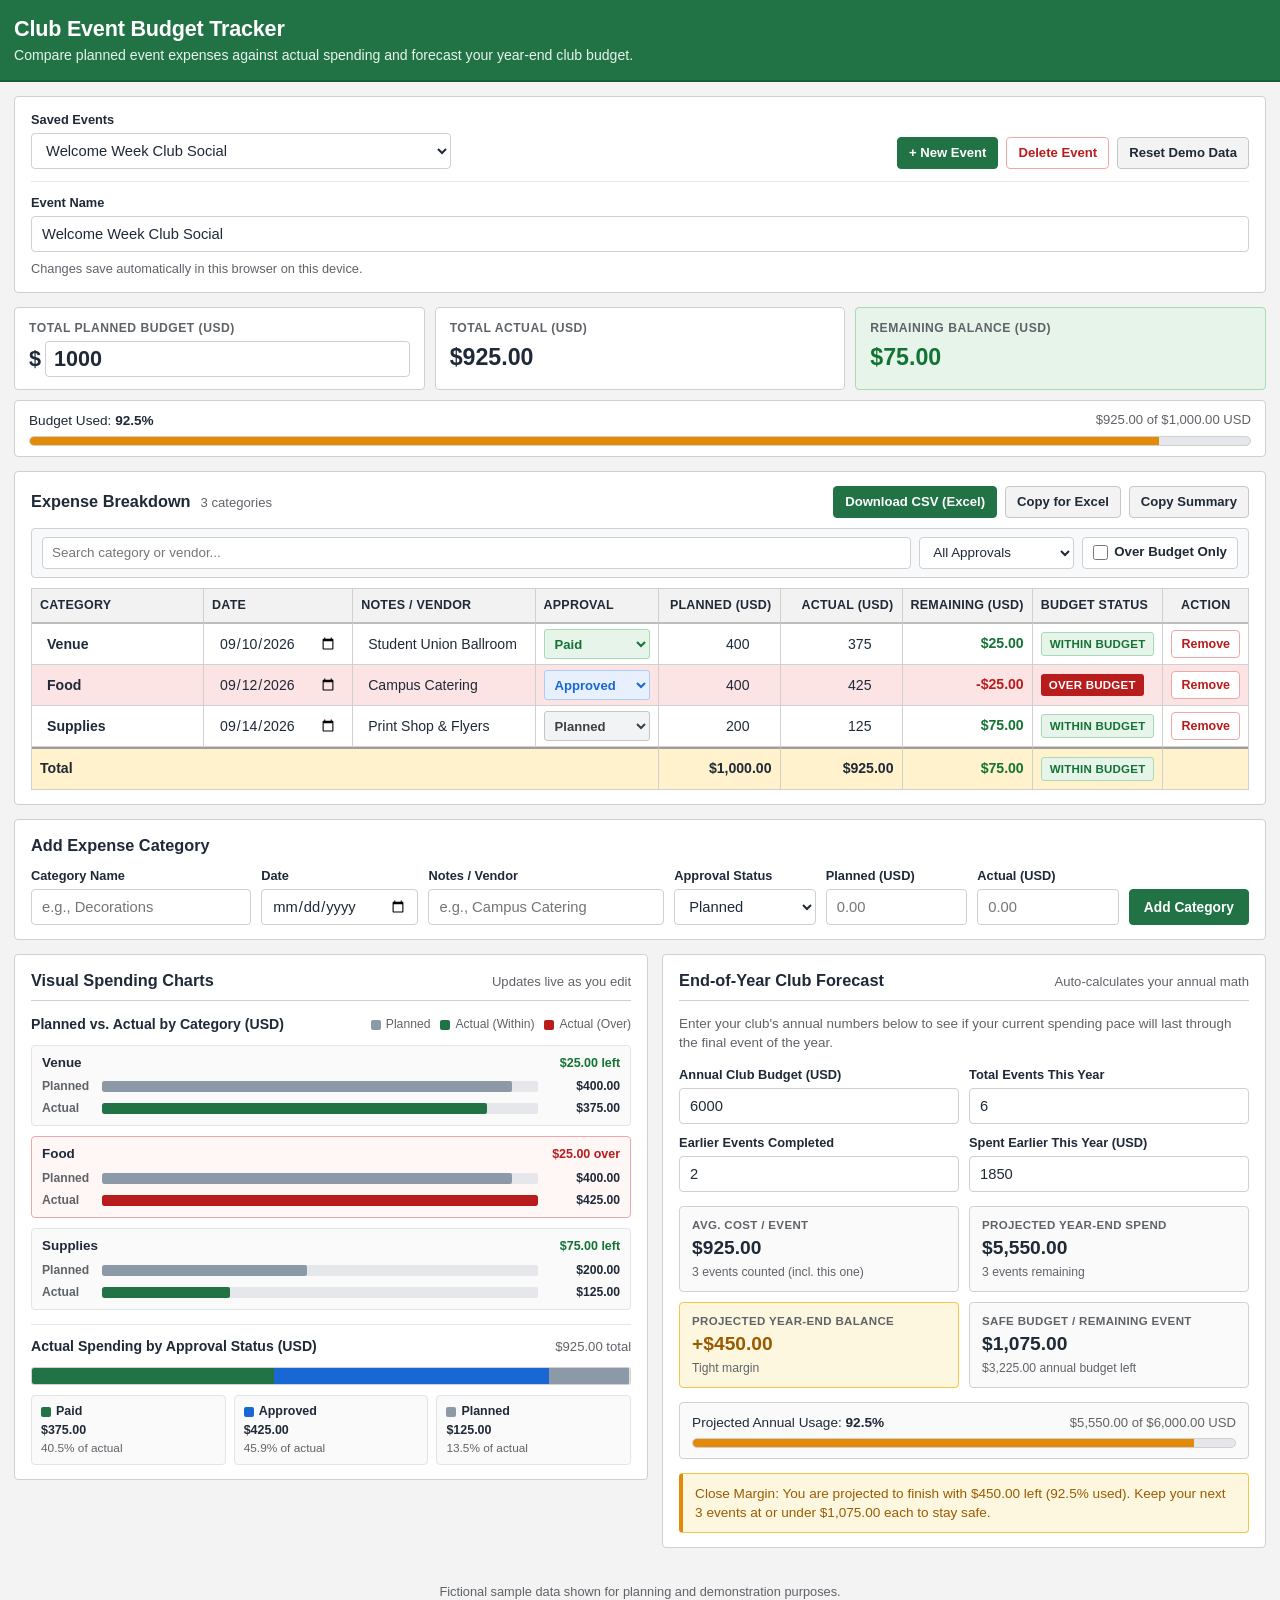
==== commit 3e86f595: "Update multi-event budget tracker files" ====
--- a/index.html
+++ b/index.html
@@ -17,8 +17,42 @@
   </header>
 
   <main class="container">
-    <!-- Event Name & Demo Reset -->
+    <!-- Saved Events Switcher, Event Name & Demo Reset -->
     <section class="card event-card" aria-labelledby="event-heading">
+      <div class="event-switcher-row">
+        <div class="field-group event-select-group">
+          <label for="event-select">Saved Events</label>
+          <select id="event-select" aria-label="Choose a saved club event">
+            <!-- Saved event options are rendered here by script.js -->
+          </select>
+        </div>
+
+        <div class="event-switcher-actions">
+          <button type="button" id="new-event-btn" class="btn btn-primary btn-compact">
+            + New Event
+          </button>
+          <button type="button" id="delete-event-btn" class="btn btn-danger-outline btn-compact">
+            Delete Event
+          </button>
+          <button type="button" id="reset-demo-btn" class="btn btn-secondary btn-compact">
+            Reset Demo Data
+          </button>
+        </div>
+      </div>
+
+      <!-- Inline Delete Confirmation Bar (no browser popups) -->
+      <div id="delete-confirm-bar" class="delete-confirm-bar hidden" role="alert">
+        <span id="delete-confirm-text">Delete this event? This cannot be undone.</span>
+        <div class="delete-confirm-actions">
+          <button type="button" id="confirm-delete-btn" class="btn btn-danger-solid btn-compact">
+            Confirm Delete
+          </button>
+          <button type="button" id="cancel-delete-btn" class="btn btn-secondary btn-compact">
+            Cancel
+          </button>
+        </div>
+      </div>
+
       <div class="event-header-row">
         <div class="field-group">
           <label id="event-heading" for="event-name-input">Event Name</label>
@@ -29,10 +63,8 @@
             autocomplete="off"
           />
         </div>
-        <button type="button" id="reset-demo-btn" class="btn btn-secondary">
-          Reset Demo Data
-        </button>
-      </div>
+      </div>
+
       <p class="storage-note">
         Changes save automatically in this browser on this device.
       </p>
--- a/style.css
+++ b/style.css
@@ -33,6 +33,7 @@
   --danger-bg: #fce4e4;
   --danger-border: #f1a7a7;
   --danger-text: #b91c1c;
+  --danger-hover: #991b1b;
 
   /* Approval Pill Colors */
   --approval-planned-bg: #f1f3f4;
@@ -119,7 +120,49 @@
   color: var(--text-main);
 }
 
-/* Event Name & Reset Row */
+/* Multiple Events Switcher & Event Name Row */
+.event-switcher-row {
+  display: flex;
+  flex-direction: column;
+  gap: 10px;
+  padding-bottom: 12px;
+  margin-bottom: 12px;
+  border-bottom: 1px solid #e5e7eb;
+}
+
+.event-select-group {
+  min-width: 0;
+}
+
+.event-switcher-actions {
+  display: flex;
+  flex-wrap: wrap;
+  gap: 8px;
+}
+
+.delete-confirm-bar {
+  display: flex;
+  flex-wrap: wrap;
+  justify-content: space-between;
+  align-items: center;
+  gap: 10px;
+  padding: 9px 12px;
+  margin-bottom: 12px;
+  background-color: var(--danger-bg);
+  border: 1px solid var(--danger-border);
+  border-left: 4px solid var(--danger-text);
+  border-radius: var(--radius);
+  color: var(--danger-text);
+  font-size: 0.86rem;
+  font-weight: 600;
+}
+
+.delete-confirm-actions {
+  display: flex;
+  flex-wrap: wrap;
+  gap: 8px;
+}
+
 .event-header-row {
   display: flex;
   flex-direction: column;
@@ -191,7 +234,12 @@
   font-family: inherit;
   cursor: pointer;
   white-space: nowrap;
-  transition: background-color 0.12s ease, border-color 0.12s ease;
+  transition: background-color 0.12s ease, border-color 0.12s ease, opacity 0.12s ease;
+}
+
+.btn:disabled {
+  opacity: 0.5;
+  cursor: not-allowed;
 }
 
 .btn-compact {
@@ -206,7 +254,7 @@
   border-color: var(--primary);
 }
 
-.btn-primary:hover {
+.btn-primary:hover:not(:disabled) {
   background-color: var(--primary-hover);
   border-color: var(--primary-hover);
 }
@@ -217,7 +265,7 @@
   border-color: var(--secondary-border);
 }
 
-.btn-secondary:hover {
+.btn-secondary:hover:not(:disabled) {
   background-color: var(--secondary-hover);
 }
 
@@ -230,8 +278,29 @@
   font-size: 0.78rem;
 }
 
-.btn-danger:hover {
+.btn-danger:hover:not(:disabled) {
   background-color: var(--danger-bg);
+}
+
+.btn-danger-outline {
+  background-color: #ffffff;
+  color: var(--danger-text);
+  border-color: var(--danger-border);
+}
+
+.btn-danger-outline:hover:not(:disabled) {
+  background-color: var(--danger-bg);
+}
+
+.btn-danger-solid {
+  background-color: var(--danger-text);
+  color: #ffffff;
+  border-color: var(--danger-text);
+}
+
+.btn-danger-solid:hover:not(:disabled) {
+  background-color: var(--danger-hover);
+  border-color: var(--danger-hover);
 }
 
 /* Summary Cards & Alert Banner */
@@ -1140,6 +1209,16 @@
 }
 
 @media (min-width: 720px) {
+  .event-switcher-row {
+    flex-direction: row;
+    align-items: flex-end;
+    justify-content: space-between;
+  }
+
+  .event-select-group {
+    max-width: 420px;
+  }
+
   .event-header-row {
     flex-direction: row;
     align-items: flex-end;
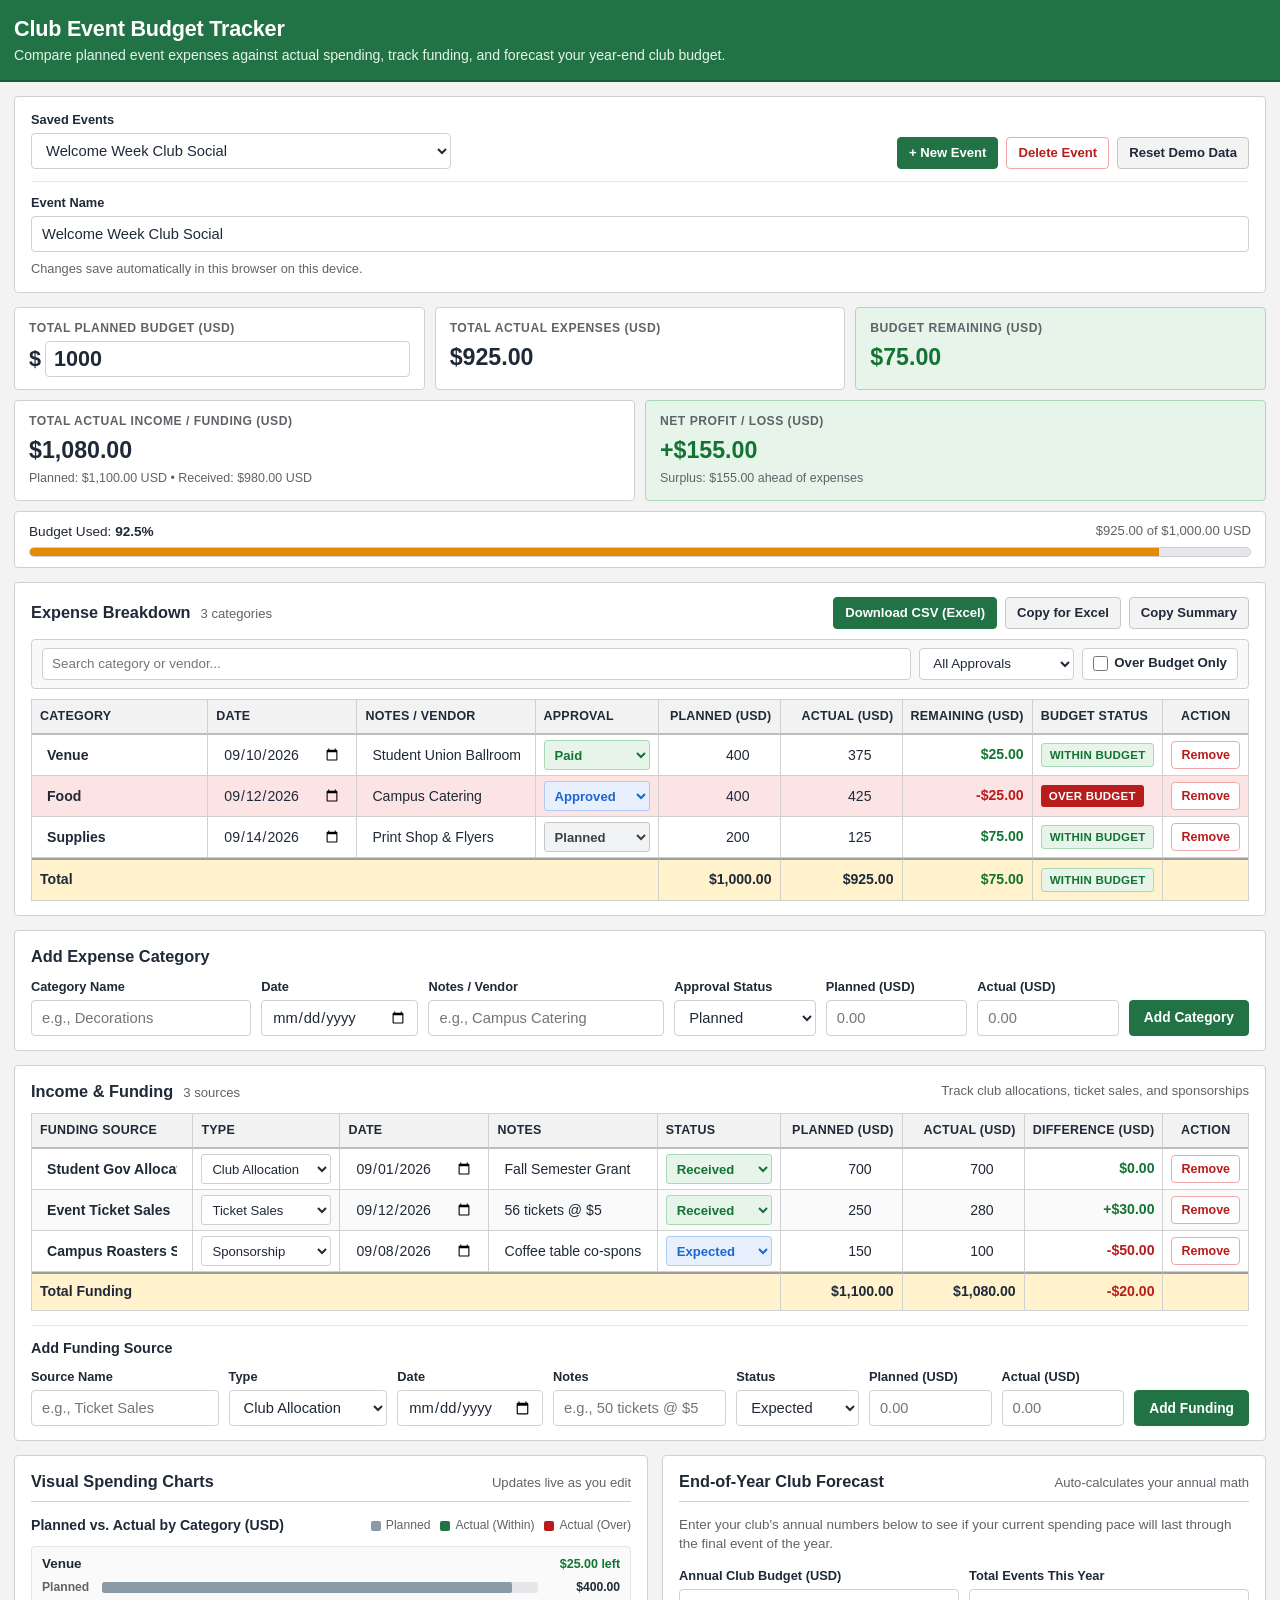
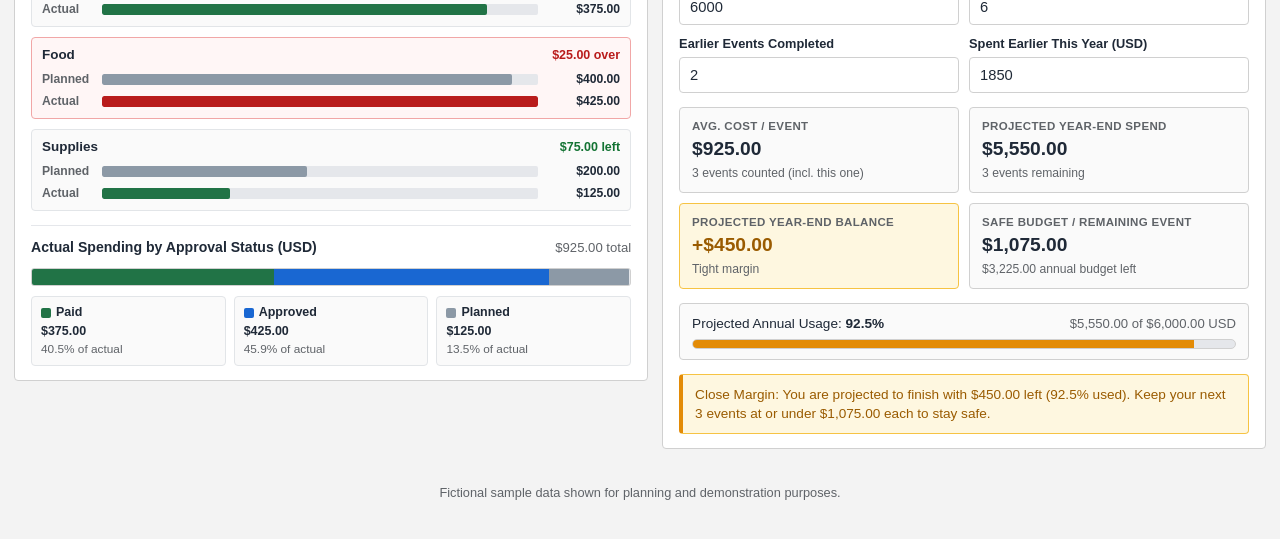
==== commit 596da347: "Add funding and net budget tracking" ====
--- a/index.html
+++ b/index.html
@@ -11,7 +11,7 @@
     <div class="container header-inner">
       <div>
         <h1>Club Event Budget Tracker</h1>
-        <p class="subtitle">Compare planned event expenses against actual spending and forecast your year-end club budget.</p>
+        <p class="subtitle">Compare planned event expenses against actual spending, track funding, and forecast your year-end club budget.</p>
       </div>
     </div>
   </header>
@@ -70,7 +70,7 @@
       </p>
     </section>
 
-    <!-- Budget Overview & Over-Budget Alert -->
+    <!-- Budget Overview, Funding Position & Over-Budget Alert -->
     <section class="summary-section" aria-label="Budget Summary">
       <div id="event-alert-banner" class="alert-banner hidden" role="alert">
         <strong>Over Budget Alert:</strong> Total actual spending exceeds the planned event budget by
@@ -95,13 +95,28 @@
         </article>
 
         <article class="card summary-card">
-          <span class="summary-label">Total Actual (USD)</span>
+          <span class="summary-label">Total Actual Expenses (USD)</span>
           <strong id="total-actual" class="summary-value">$0.00</strong>
         </article>
 
         <article id="remaining-card" class="card summary-card">
-          <span class="summary-label">Remaining Balance (USD)</span>
+          <span class="summary-label">Budget Remaining (USD)</span>
           <strong id="total-remaining" class="summary-value">$0.00</strong>
+        </article>
+      </div>
+
+      <!-- Funding & Net Profit/Loss Strip -->
+      <div class="net-summary-grid">
+        <article class="card summary-card">
+          <span class="summary-label">Total Actual Income / Funding (USD)</span>
+          <strong id="total-income-actual" class="summary-value">$0.00</strong>
+          <span id="total-income-planned-sub" class="summary-sub">Planned funding: $0.00 USD</span>
+        </article>
+
+        <article id="net-profit-card" class="card summary-card">
+          <span class="summary-label">Net Profit / Loss (USD)</span>
+          <strong id="net-profit-value" class="summary-value">$0.00</strong>
+          <span id="net-profit-sub" class="summary-sub">Actual funding minus actual expenses</span>
         </article>
       </div>
 
@@ -296,6 +311,129 @@
       <p id="form-error-msg" class="error-message hidden" role="alert"></p>
     </section>
 
+    <!-- Income & Funding Tracker -->
+    <section class="card table-card" aria-labelledby="income-heading">
+      <div class="section-header">
+        <div class="section-title-group">
+          <h2 id="income-heading">Income &amp; Funding</h2>
+          <span id="income-count" class="muted-text">0 sources</span>
+        </div>
+        <span class="muted-text">Track club allocations, ticket sales, and sponsorships</span>
+      </div>
+
+      <p id="income-error-msg" class="error-message hidden" role="alert"></p>
+
+      <div class="table-wrapper">
+        <table class="budget-table" aria-describedby="income-heading">
+          <thead>
+            <tr>
+              <th scope="col">Funding Source</th>
+              <th scope="col">Type</th>
+              <th scope="col">Date</th>
+              <th scope="col">Notes</th>
+              <th scope="col">Status</th>
+              <th scope="col" class="num-col">Planned (USD)</th>
+              <th scope="col" class="num-col">Actual (USD)</th>
+              <th scope="col" class="num-col">Difference (USD)</th>
+              <th scope="col" class="action-col">Action</th>
+            </tr>
+          </thead>
+          <tbody id="incomes-tbody">
+            <!-- Income rows are rendered here by script.js -->
+          </tbody>
+          <tfoot>
+            <tr class="totals-row">
+              <th scope="row" colspan="5">Total Funding</th>
+              <td id="income-total-planned" class="num-col">$0.00</td>
+              <td id="income-total-actual" class="num-col">$0.00</td>
+              <td id="income-total-diff" class="num-col">$0.00</td>
+              <td></td>
+            </tr>
+          </tfoot>
+        </table>
+      </div>
+
+      <!-- Inline Add Funding Source Form -->
+      <div class="inline-form-block">
+        <h3 class="inline-form-title">Add Funding Source</h3>
+        <form id="add-income-form" class="add-form add-income-form" novalidate>
+          <div class="field-group">
+            <label for="new-income-source">Source Name</label>
+            <input
+              type="text"
+              id="new-income-source"
+              placeholder="e.g., Ticket Sales"
+              autocomplete="off"
+              required
+            />
+          </div>
+
+          <div class="field-group">
+            <label for="new-income-type">Type</label>
+            <select id="new-income-type">
+              <option value="Club Allocation">Club Allocation</option>
+              <option value="Ticket Sales">Ticket Sales</option>
+              <option value="Sponsorship">Sponsorship</option>
+              <option value="Fundraiser">Fundraiser</option>
+              <option value="Other">Other</option>
+            </select>
+          </div>
+
+          <div class="field-group">
+            <label for="new-income-date">Date</label>
+            <input type="date" id="new-income-date" />
+          </div>
+
+          <div class="field-group">
+            <label for="new-income-notes">Notes</label>
+            <input
+              type="text"
+              id="new-income-notes"
+              placeholder="e.g., 50 tickets @ $5"
+              autocomplete="off"
+            />
+          </div>
+
+          <div class="field-group">
+            <label for="new-income-status">Status</label>
+            <select id="new-income-status">
+              <option value="Expected">Expected</option>
+              <option value="Received">Received</option>
+            </select>
+          </div>
+
+          <div class="field-group">
+            <label for="new-income-planned">Planned (USD)</label>
+            <input
+              type="number"
+              id="new-income-planned"
+              min="0"
+              step="0.01"
+              placeholder="0.00"
+              required
+            />
+          </div>
+
+          <div class="field-group">
+            <label for="new-income-actual">Actual (USD)</label>
+            <input
+              type="number"
+              id="new-income-actual"
+              min="0"
+              step="0.01"
+              placeholder="0.00"
+              required
+            />
+          </div>
+
+          <div class="form-actions">
+            <button type="submit" class="btn btn-primary">Add Funding</button>
+          </div>
+        </form>
+        <p id="income-form-error-msg" class="error-message hidden" role="alert"></p>
+      </div>
+    </section>
+
     <!-- Visual Charts & End-of-Year Forecast Dashboard -->
     <section class="insights-grid" aria-label="Budget Charts and Annual Forecast">
       <!-- Visual Charts Card -->
--- a/style.css
+++ b/style.css
@@ -325,6 +325,13 @@
   gap: 10px;
 }
 
+.net-summary-grid {
+  display: grid;
+  grid-template-columns: 1fr;
+  gap: 10px;
+  margin-top: 10px;
+}
+
 .summary-card {
   margin-bottom: 0;
   padding: 12px 14px;
@@ -346,6 +353,11 @@
   font-weight: 700;
   color: var(--text-main);
   font-variant-numeric: tabular-nums;
+}
+
+.summary-sub {
+  font-size: 0.78rem;
+  color: var(--text-muted);
 }
 
 .budget-input-wrap {
@@ -613,7 +625,7 @@
 }
 
 .budget-table tbody input[type="text"] {
-  min-width: 155px;
+  min-width: 145px;
 }
 
 .budget-table tbody input.category-name-input {
@@ -630,7 +642,17 @@
   background-color: #ffffff;
 }
 
-/* Approval Status Dropdown */
+.table-type-select {
+  min-height: 30px;
+  min-width: 130px;
+  padding: 3px 6px;
+  font-size: 0.82rem;
+  border-radius: 3px;
+  background-color: #ffffff;
+  cursor: pointer;
+}
+
+/* Approval & Income Status Dropdowns */
 .approval-select {
   min-height: 30px;
   min-width: 106px;
@@ -641,6 +663,13 @@
   cursor: pointer;
 }
 
+.approval-select.approval-planned,
+.approval-select.income-expected {
+  background-color: var(--approval-approved-bg);
+  border-color: var(--approval-approved-border);
+  color: var(--approval-approved-text);
+}
+
 .approval-select.approval-planned {
   background-color: var(--approval-planned-bg);
   border-color: var(--approval-planned-border);
@@ -653,7 +682,8 @@
   color: var(--approval-approved-text);
 }
 
-.approval-select.approval-paid {
+.approval-select.approval-paid,
+.approval-select.income-received {
   background-color: var(--approval-paid-bg);
   border-color: var(--approval-paid-border);
   color: var(--approval-paid-text);
@@ -728,7 +758,20 @@
   margin-bottom: 4px;
 }
 
-/* Add Category Form */
+/* Add Category & Inline Add Funding Forms */
+.inline-form-block {
+  margin-top: 14px;
+  padding-top: 12px;
+  border-top: 1px solid #e5e7eb;
+}
+
+.inline-form-title {
+  margin: 0 0 10px;
+  font-size: 0.9rem;
+  font-weight: 700;
+  color: var(--text-main);
+}
+
 .add-form {
   display: grid;
   grid-template-columns: 1fr;
@@ -1202,6 +1245,7 @@
 
 /* Tablet and Desktop Layout */
 @media (min-width: 600px) {
+  .net-summary-grid,
   .forecast-inputs,
   .forecast-metrics {
     grid-template-columns: repeat(2, 1fr);
@@ -1254,6 +1298,11 @@
     align-items: end;
   }
 
+  .add-income-form {
+    grid-template-columns: 1.3fr 1.1fr 0.95fr 1.2fr 0.85fr 0.85fr 0.85fr auto;
+    align-items: end;
+  }
+
   .form-actions {
     grid-column: auto;
   }
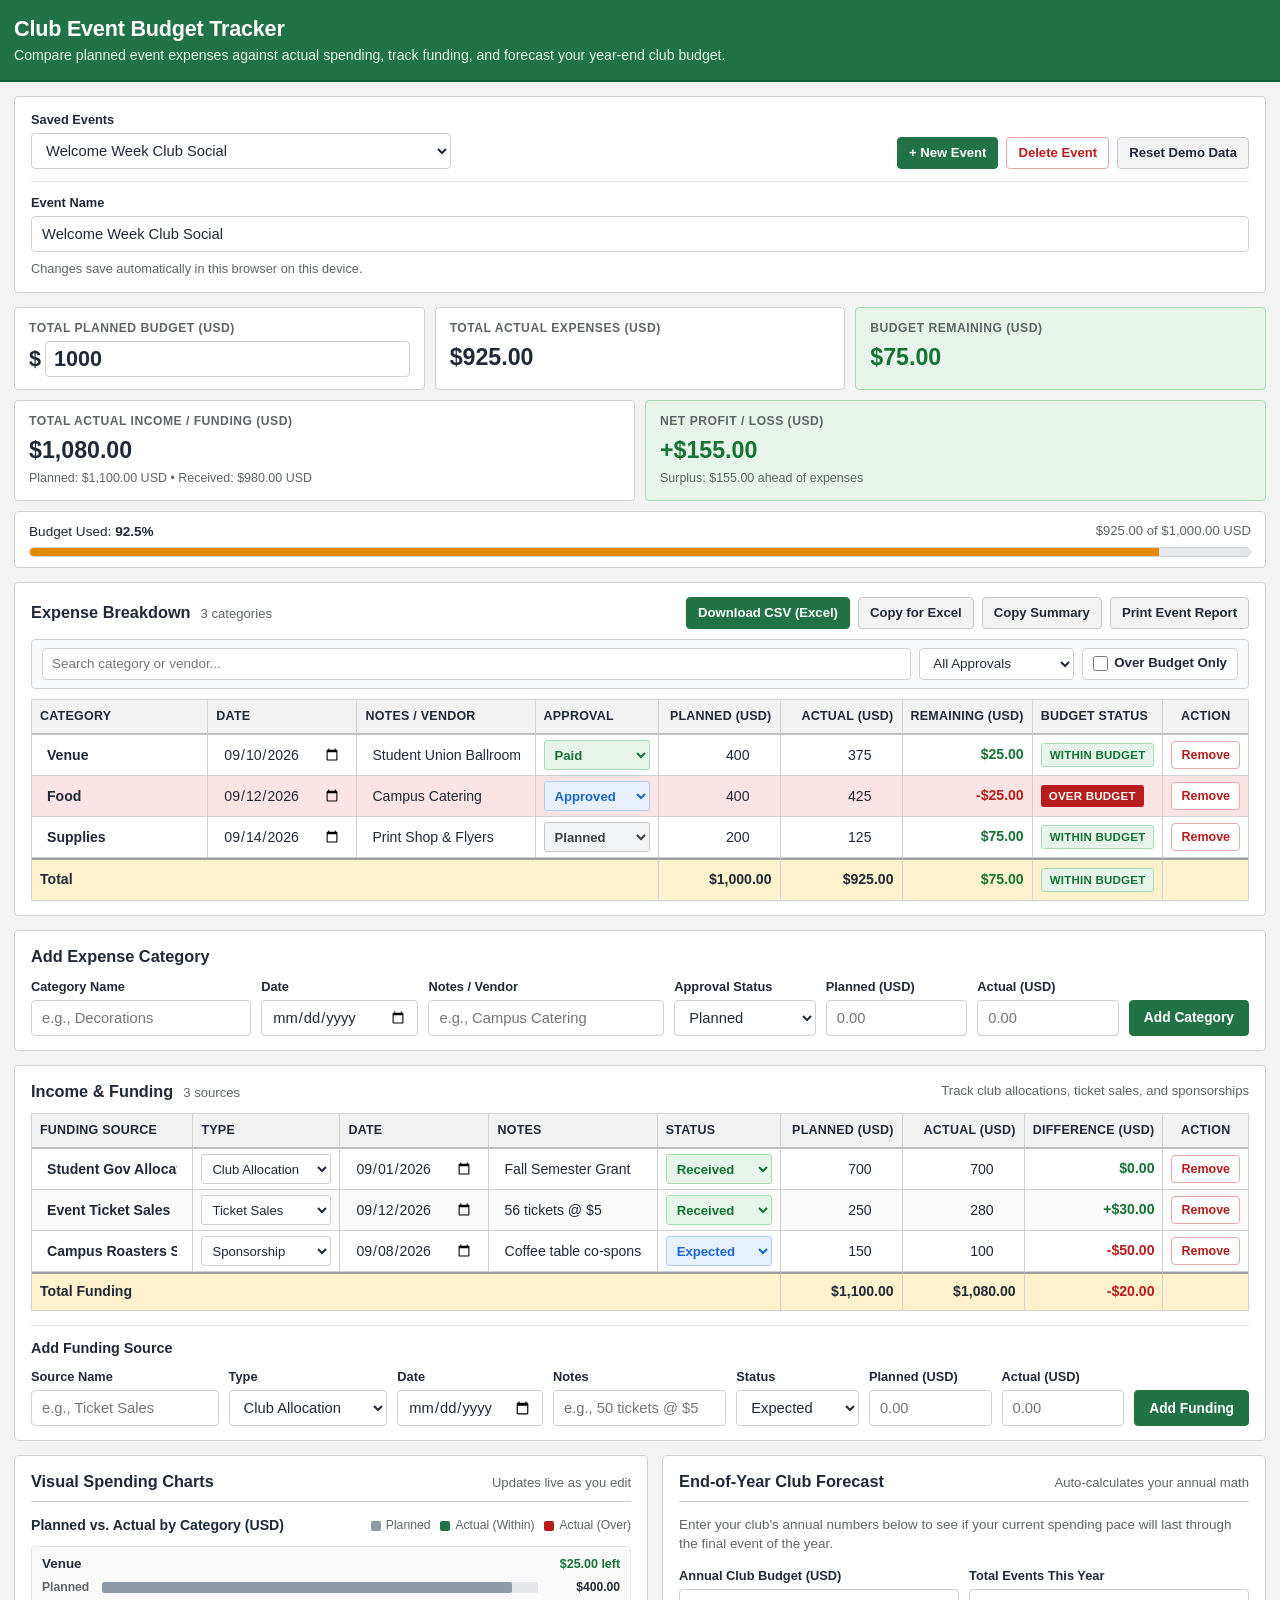
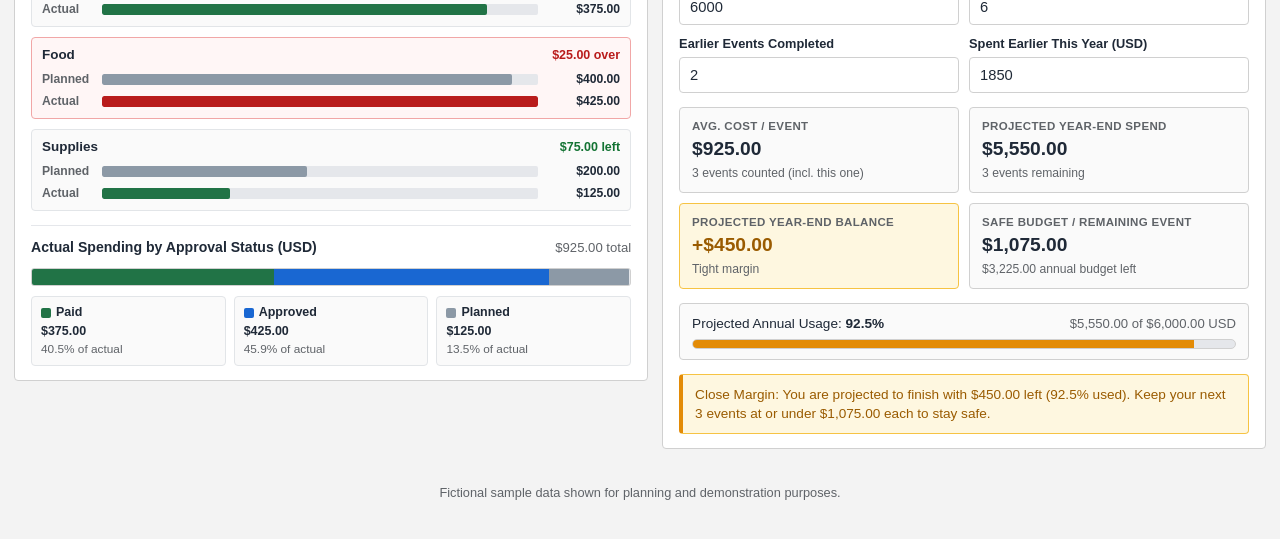
==== commit 1571bf9e: "Add print-ready report and update project docs" ====
--- a/index.html
+++ b/index.html
@@ -167,6 +167,9 @@
           </button>
           <button type="button" id="copy-summary-btn" class="btn btn-secondary btn-compact">
             Copy Summary
+          </button>
+          <button type="button" id="print-report-btn" class="btn btn-secondary btn-compact">
+            Print Event Report
           </button>
         </div>
       </div>
@@ -586,6 +589,9 @@
     </section>
   </main>
 
+  <!-- Printable Event Report (hidden on screen; shown when printing / saving as PDF) -->
+  <section id="print-report" class="print-report" aria-label="Printable Event Report"></section>
+
   <footer class="site-footer container">
     <p>Fictional sample data shown for planning and demonstration purposes.</p>
   </footer>
--- a/style.css
+++ b/style.css
@@ -1243,6 +1243,11 @@
   padding: 8px 14px 24px;
 }
 
+/* Printable Event Report (hidden during normal screen use) */
+.print-report {
+  display: none;
+}
+
 /* Tablet and Desktop Layout */
 @media (min-width: 600px) {
   .net-summary-grid,
@@ -1311,4 +1316,284 @@
     grid-template-columns: 1.05fr 1fr;
     align-items: start;
   }
+}
+
+/* ==========================================================================
+   PRINT / SAVE AS PDF STYLES
+   Hides interactive app controls and formats the event report cleanly on paper.
+   ========================================================================== */
+
+@media print {
+  @page {
+    margin: 0.55in;
+  }
+
+  body {
+    background-color: #ffffff !important;
+    color: #111827 !important;
+    font-size: 10pt;
+    line-height: 1.35;
+    -webkit-print-color-adjust: exact;
+    print-color-adjust: exact;
+  }
+
+  .site-header,
+  main,
+  .site-footer {
+    display: none !important;
+  }
+
+  .print-report {
+    display: block !important;
+    width: 100%;
+    margin: 0;
+    padding: 0;
+  }
+
+  .print-header {
+    display: flex;
+    justify-content: space-between;
+    align-items: flex-end;
+    gap: 12px;
+    padding-bottom: 10px;
+    margin-bottom: 14px;
+    border-bottom: 2px solid #217346;
+  }
+
+  .print-kicker {
+    margin: 0 0 2px;
+    font-size: 8.5pt;
+    font-weight: 700;
+    text-transform: uppercase;
+    letter-spacing: 0.05em;
+    color: #217346;
+  }
+
+  .print-title {
+    margin: 0;
+    font-size: 17pt;
+    font-weight: 700;
+    color: #111827;
+  }
+
+  .print-meta {
+    text-align: right;
+    font-size: 9pt;
+    color: #4b5563;
+  }
+
+  .print-meta p {
+    margin: 0;
+  }
+
+  .print-section {
+    margin-bottom: 16px;
+  }
+
+  .print-section-title {
+    margin: 0 0 8px;
+    font-size: 11pt;
+    font-weight: 700;
+    color: #111827;
+    border-bottom: 1px solid #d0d0d0;
+    padding-bottom: 3px;
+    page-break-after: avoid;
+    break-after: avoid;
+  }
+
+  .print-summary-grid {
+    display: grid;
+    grid-template-columns: repeat(4, 1fr);
+    gap: 8px;
+    margin-bottom: 10px;
+    page-break-inside: avoid;
+    break-inside: avoid;
+  }
+
+  .print-summary-box {
+    border: 1px solid #bdbdbd;
+    border-radius: 3px;
+    padding: 7px 9px;
+    background-color: #fafafa;
+  }
+
+  .print-summary-box.is-good {
+    background-color: #e6f4ea;
+    border-color: #a8dab5;
+  }
+
+  .print-summary-box.is-danger {
+    background-color: #fce4e4;
+    border-color: #f1a7a7;
+  }
+
+  .print-summary-label {
+    display: block;
+    font-size: 7.5pt;
+    font-weight: 700;
+    text-transform: uppercase;
+    letter-spacing: 0.03em;
+    color: #4b5563;
+    margin-bottom: 2px;
+  }
+
+  .print-summary-value {
+    display: block;
+    font-size: 11.5pt;
+    font-weight: 700;
+    color: #111827;
+    font-variant-numeric: tabular-nums;
+  }
+
+  .print-summary-box.is-good .print-summary-value {
+    color: #137333;
+  }
+
+  .print-summary-box.is-danger .print-summary-value {
+    color: #b91c1c;
+  }
+
+  .print-summary-sub {
+    display: block;
+    font-size: 7.5pt;
+    color: #4b5563;
+    margin-top: 2px;
+  }
+
+  .print-note {
+    margin: 6px 0 0;
+    padding: 6px 9px;
+    border: 1px solid #f6c343;
+    border-left: 3px solid #e38b06;
+    background-color: #fef7e0;
+    color: #7c4700;
+    font-size: 8.5pt;
+  }
+
+  .print-alerts-grid {
+    display: grid;
+    grid-template-columns: repeat(2, 1fr);
+    gap: 10px;
+    page-break-inside: avoid;
+    break-inside: avoid;
+  }
+
+  .print-alert-box {
+    border: 1px solid #d0d0d0;
+    border-radius: 3px;
+    padding: 8px 10px;
+    background-color: #ffffff;
+  }
+
+  .print-alert-box.has-items {
+    border-color: #f1a7a7;
+    border-left: 3px solid #b91c1c;
+    background-color: #fff8f8;
+  }
+
+  .print-alert-box.has-pending {
+    border-color: #f6c343;
+    border-left: 3px solid #e38b06;
+    background-color: #fffdf5;
+  }
+
+  .print-alert-box h3 {
+    margin: 0 0 5px;
+    font-size: 9.5pt;
+    font-weight: 700;
+    color: #111827;
+  }
+
+  .print-alert-list {
+    margin: 0;
+    padding-left: 16px;
+    font-size: 8.8pt;
+  }
+
+  .print-alert-list li {
+    margin-bottom: 3px;
+  }
+
+  .print-alert-empty {
+    margin: 0;
+    font-size: 8.8pt;
+    color: #4b5563;
+  }
+
+  .print-table {
+    width: 100%;
+    border-collapse: collapse;
+    font-size: 8.8pt;
+    font-variant-numeric: tabular-nums;
+  }
+
+  .print-table thead {
+    display: table-header-group;
+  }
+
+  .print-table tr {
+    page-break-inside: avoid;
+    break-inside: avoid;
+  }
+
+  .print-table th,
+  .print-table td {
+    border: 1px solid #bdbdbd;
+    padding: 5px 6px;
+    text-align: left;
+    vertical-align: top;
+  }
+
+  .print-table thead th {
+    background-color: #f2f2f2;
+    font-weight: 700;
+    font-size: 8pt;
+    text-transform: uppercase;
+    letter-spacing: 0.02em;
+    color: #111827;
+  }
+
+  .print-table .num-col {
+    text-align: right;
+    white-space: nowrap;
+  }
+
+  .print-table tbody tr.is-over {
+    background-color: #fce4e4;
+  }
+
+  .print-table tfoot th,
+  .print-table tfoot td {
+    background-color: #fff2cc;
+    font-weight: 700;
+    border-top: 2px solid #888888;
+  }
+
+  .print-text-danger {
+    color: #b91c1c;
+    font-weight: 700;
+  }
+
+  .print-text-good {
+    color: #137333;
+    font-weight: 700;
+  }
+
+  .print-empty-row {
+    text-align: center !important;
+    color: #5f6368;
+    font-style: italic;
+    padding: 10px !important;
+  }
+
+  .print-footer {
+    margin-top: 14px;
+    padding-top: 6px;
+    border-top: 1px solid #d0d0d0;
+    font-size: 8pt;
+    color: #5f6368;
+    display: flex;
+    justify-content: space-between;
+    gap: 12px;
+  }
 }
